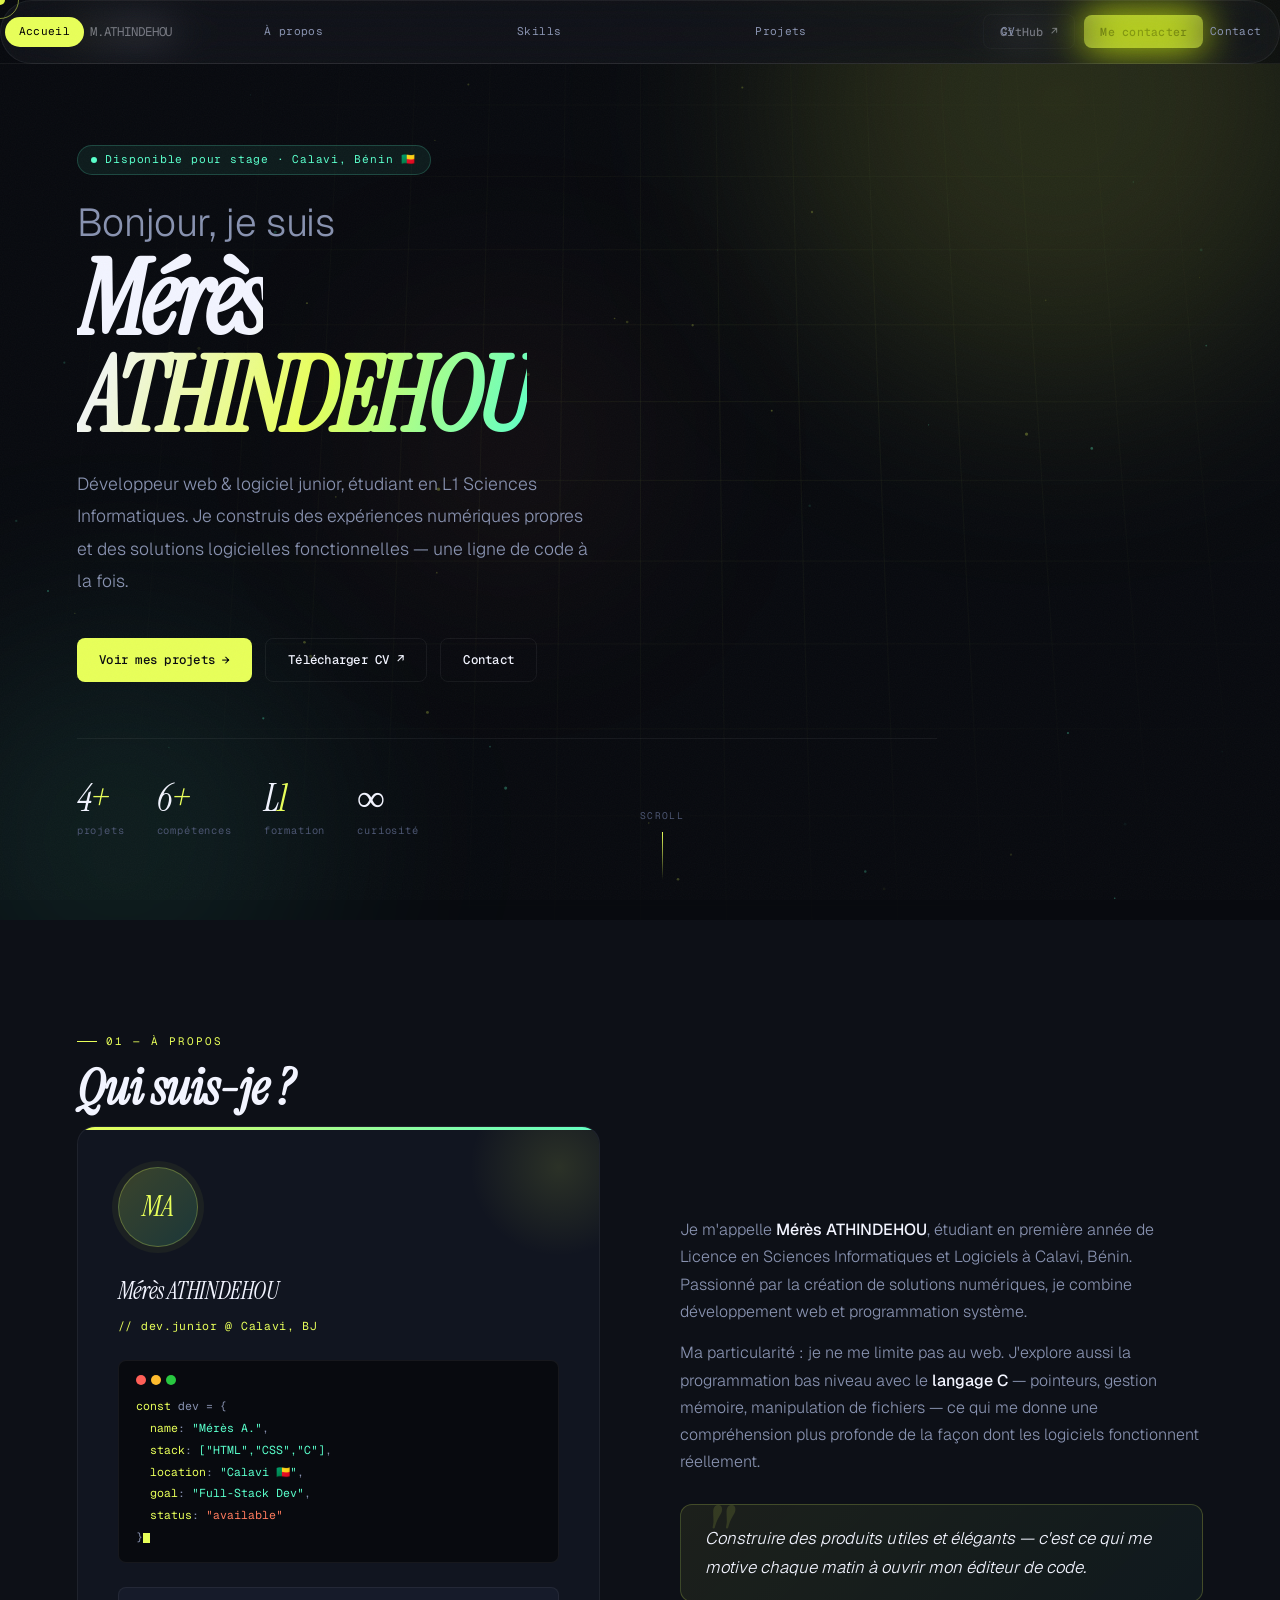
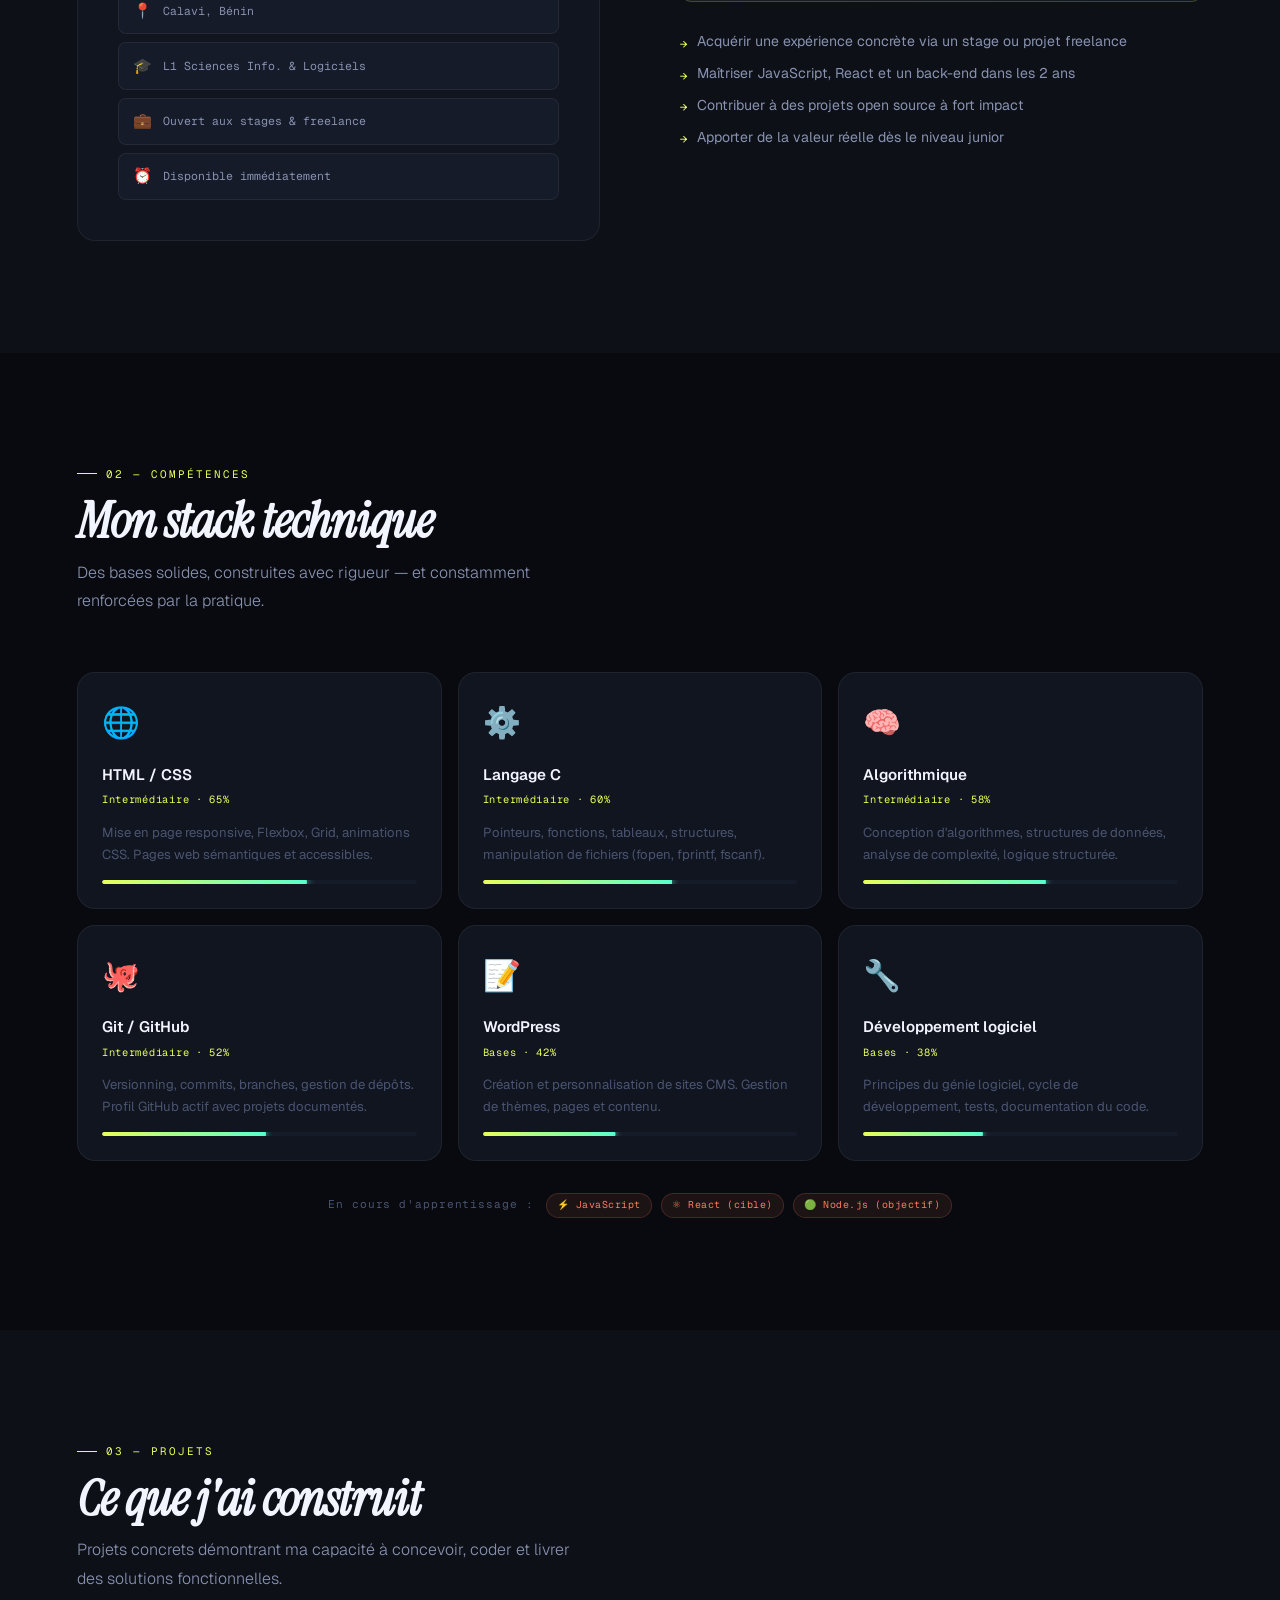
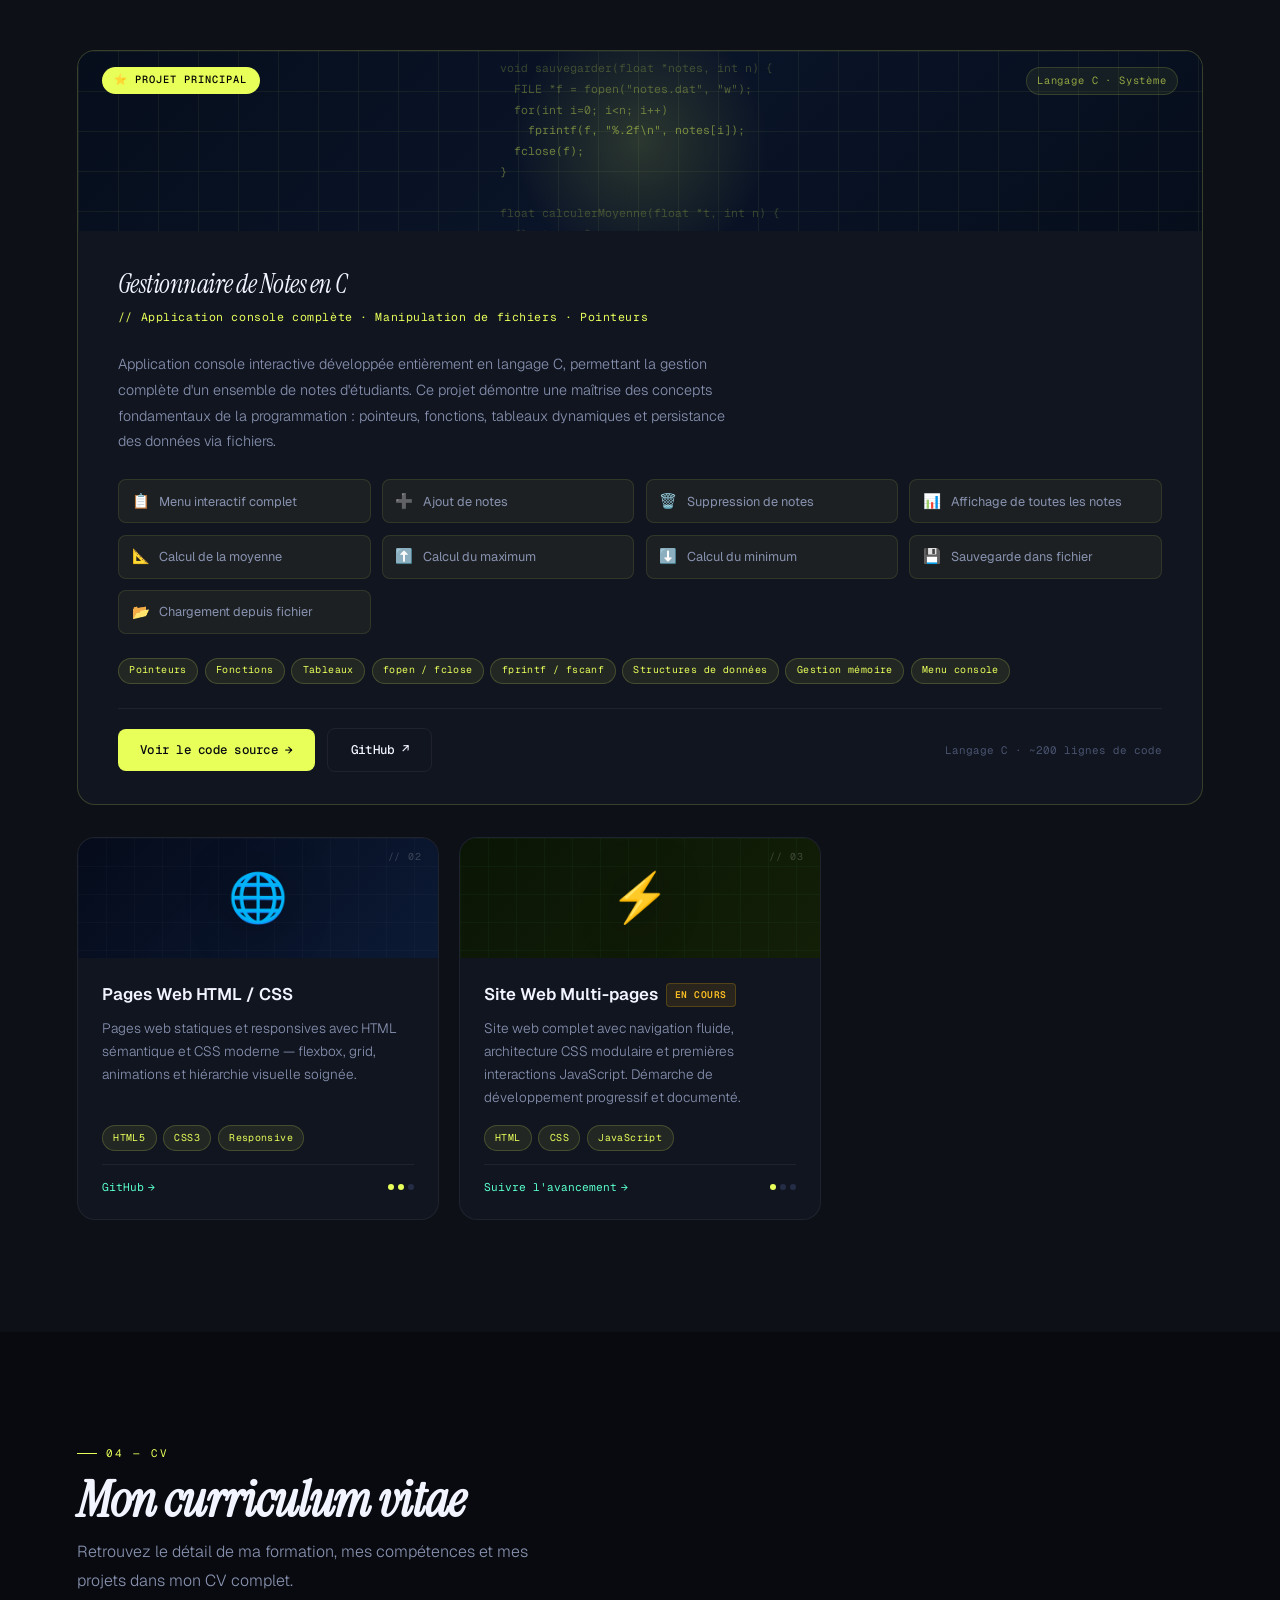
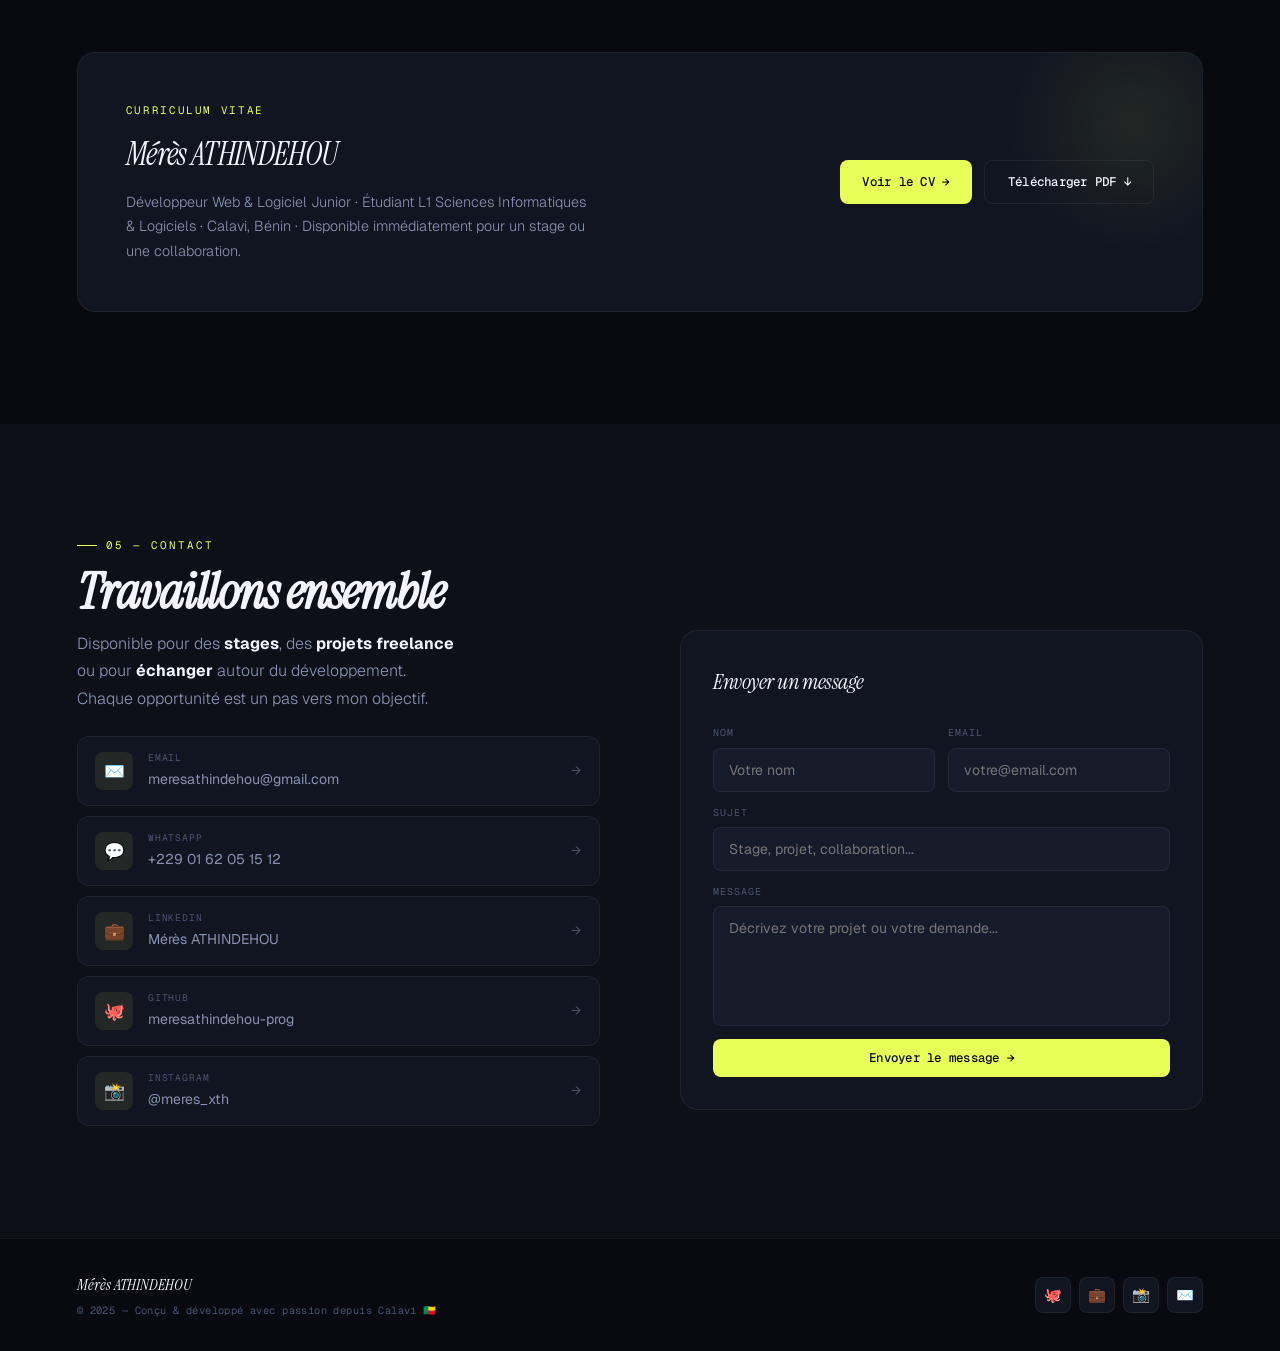
==== monportofolio.html @ bdd5594a "Add files via upload" ====
<!DOCTYPE html>
<html lang="fr">
<head>
<meta charset="UTF-8"/>
<meta name="viewport" content="width=device-width, initial-scale=1.0"/>
<title>Mérès ATHINDEHOU — Développeur Junior</title>
<meta name="description" content="Portfolio de Mérès ATHINDEHOU, développeur web & logiciel junior, étudiant en L1 Sciences Informatiques à Calavi, Bénin."/>
<link rel="preconnect" href="https://fonts.googleapis.com"/>
<link rel="preconnect" href="https://fonts.gstatic.com" crossorigin/>
<link href="https://fonts.googleapis.com/css2?family=Instrument+Serif:ital@0;1&family=Geist:wght@300;400;500;600;700&family=Geist+Mono:wght@400;500&display=swap" rel="stylesheet"/>

<style>
/* ═══════════════════════════════════════════
   1. TOKENS
═══════════════════════════════════════════ */
:root {
  --bg:        #080a0f;
  --bg2:       #0d1017;
  --bg3:       #111520;
  --bg4:       #161b2a;
  --surface:   #1a2035;

  --a:         #e8ff59;   /* citron électrique — signature couleur */
  --a2:        #59ffcb;   /* menthe */
  --a3:        #ff7b5e;   /* corail (projets) */

  --t1:        #f2f4ff;
  --t2:        #8892b0;
  --t3:        #4a5470;
  --t4:        #242d45;

  --border:    rgba(255,255,255,.06);
  --border2:   rgba(232,255,89,.18);

  --r:  18px;
  --r2: 12px;
  --r3:  8px;

  --fd: 'Geist', sans-serif;
  --fs: 'Instrument Serif', serif;
  --fm: 'Geist Mono', monospace;

  --ease:   cubic-bezier(.16,1,.3,1);
  --spring: cubic-bezier(.34,1.56,.64,1);
}

/* ═══════════════════════════════════════════
   2. RESET & BASE
═══════════════════════════════════════════ */
*,*::before,*::after{box-sizing:border-box;margin:0;padding:0}
html{font-size:16px;scroll-behavior:smooth}
body{
  font-family:var(--fd);
  background:var(--bg);
  color:var(--t2);
  line-height:1.7;
  overflow-x:hidden;
  cursor:none;
}
::selection{background:rgba(232,255,89,.2);color:var(--t1)}
a{text-decoration:none;color:inherit}
img{max-width:100%;display:block}

/* ═══════════════════════════════════════════
   3. CURSEUR CUSTOM
═══════════════════════════════════════════ */
#cur,#cur-r{
  position:fixed;top:0;left:0;
  border-radius:50%;pointer-events:none;
  transform:translate(-50%,-50%);
  z-index:9999;transition-property:width,height,background,border-color,opacity;
  transition-timing-function:var(--ease);
}
#cur{
  width:10px;height:10px;
  background:var(--a);
  transition-duration:.15s;
  mix-blend-mode:difference;
}
#cur-r{
  width:38px;height:38px;
  border:1.5px solid rgba(232,255,89,.5);
  background:transparent;
  transition-duration:.4s;
}
body.h #cur{width:20px;height:20px}
body.h #cur-r{width:56px;height:56px;border-color:rgba(232,255,89,.25)}
@media(hover:none){#cur,#cur-r{display:none}body{cursor:auto}}

/* ═══════════════════════════════════════════
   4. GRAIN
═══════════════════════════════════════════ */
body::after{
  content:'';position:fixed;inset:0;z-index:9998;pointer-events:none;
  opacity:.032;
  background-image:url("data:image/svg+xml,%3Csvg xmlns='http://www.w3.org/2000/svg' width='200' height='200'%3E%3Cfilter id='n'%3E%3CfeTurbulence type='fractalNoise' baseFrequency='.85' numOctaves='4' stitchTiles='stitch'/%3E%3C/filter%3E%3Crect width='100%25' height='100%25' filter='url(%23n)'/%3E%3C/svg%3E");
}

/* ═══════════════════════════════════════════
   5. LOADER
═══════════════════════════════════════════ */
#loader{
  position:fixed;inset:0;z-index:10000;
  background:var(--bg);
  display:flex;flex-direction:column;align-items:center;justify-content:center;gap:24px;
  transition:opacity .6s var(--ease),visibility .6s;
}
#loader.out{opacity:0;visibility:hidden}
.ld-name{
  font-family:var(--fs);font-size:2.2rem;color:var(--t1);
  letter-spacing:-.02em;font-style:italic;
}
.ld-name em{color:var(--a);font-style:normal}
.ld-bar{width:160px;height:1.5px;background:var(--t4);overflow:hidden;border-radius:2px}
.ld-fill{height:100%;background:linear-gradient(90deg,var(--a),var(--a2));border-radius:2px;animation:ldAnim 1.5s var(--ease) forwards}
@keyframes ldAnim{from{width:0}to{width:100%}}
.ld-pct{font-family:var(--fm);font-size:.7rem;color:var(--t3);letter-spacing:.1em}

/* ═══════════════════════════════════════════
   6. NAVIGATION
═══════════════════════════════════════════ */
nav{
  position:fixed;top:0;left:0;right:0;z-index:500;
  height:64px;
  display:flex;align-items:center;justify-content:space-between;
  padding:0 6vw;
  background:rgba(8,10,15,.65);
  backdrop-filter:blur(20px) saturate(1.6);
  border-bottom:1px solid var(--border);
  transition:box-shadow .3s;
}
nav.s{box-shadow:0 8px 40px rgba(0,0,0,.6)}

.nl{
  font-family:var(--fm);font-size:.78rem;
  color:var(--t1);letter-spacing:-.01em;
  display:flex;align-items:center;gap:6px;
}
.nl-dot{
  width:7px;height:7px;border-radius:50%;background:var(--a);
  animation:blink 2.5s ease-in-out infinite;
}
@keyframes blink{0%,100%{opacity:1;transform:scale(1)}50%{opacity:.4;transform:scale(.65)}}

.nm{
  display:flex;gap:2px;
  background:rgba(255,255,255,.04);
  border:1px solid var(--border);border-radius:50px;padding:4px;
}
.nm a{
  font-family:var(--fm);font-size:.7rem;letter-spacing:.03em;
  color:var(--t2);padding:.35rem .85rem;border-radius:50px;
  transition:background .25s,color .25s;
}
.nm a:hover,.nm a.act{background:var(--a);color:#000}

.nr{display:flex;gap:.6rem;align-items:center}

/* Burger */
.burg{
  display:none;flex-direction:column;gap:5px;
  background:none;border:1px solid var(--border);border-radius:var(--r3);
  padding:.5rem .6rem;cursor:none;
}
.burg span{display:block;width:18px;height:1.5px;background:var(--t1);transition:.3s var(--ease)}
.burg.o span:nth-child(1){transform:translateY(6.5px) rotate(45deg)}
.burg.o span:nth-child(2){opacity:0}
.burg.o span:nth-child(3){transform:translateY(-6.5px) rotate(-45deg)}

.mob{
  display:none;position:fixed;top:64px;left:0;right:0;z-index:490;
  flex-direction:column;gap:0;
  background:rgba(8,10,15,.97);backdrop-filter:blur(20px);
  border-bottom:1px solid var(--border);
  opacity:0;pointer-events:none;
  transition:opacity .35s var(--ease);
}
.mob.o{display:flex;opacity:1;pointer-events:all}
.mob a{
  font-family:var(--fd);font-size:1.4rem;font-weight:600;color:var(--t1);
  padding:1rem 6vw;border-bottom:1px solid var(--border);
  transition:color .2s,padding-left .2s;
}
.mob a:hover{color:var(--a);padding-left:calc(6vw + 8px)}

/* ═══════════════════════════════════════════
   7. BOUTONS
═══════════════════════════════════════════ */
.btn{
  display:inline-flex;align-items:center;gap:7px;
  font-family:var(--fm);font-size:.78rem;font-weight:500;letter-spacing:.02em;
  padding:.65rem 1.4rem;border-radius:var(--r3);
  border:none;cursor:none;text-decoration:none;
  transition:transform .3s var(--spring),box-shadow .3s,background .25s,color .25s;
  position:relative;overflow:hidden;white-space:nowrap;
}
.btn::before{
  content:'';position:absolute;inset:0;
  background:rgba(255,255,255,.09);opacity:0;
  transition:opacity .2s;
}
.btn:hover::before{opacity:1}
.btn:active{transform:scale(.97)!important}
.btn .arr{display:inline-block;transition:transform .3s var(--spring)}
.btn:hover .arr{transform:translateX(4px)}

.btn-a{background:var(--a);color:#080a0f;box-shadow:0 0 0 rgba(232,255,89,0)}
.btn-a:hover{transform:translateY(-2px);box-shadow:0 10px 30px rgba(232,255,89,.3)}

.btn-g{background:transparent;color:var(--t1);border:1px solid var(--border)}
.btn-g:hover{border-color:var(--a);color:var(--a);transform:translateY(-2px)}

.btn-sm{padding:.45rem 1rem;font-size:.72rem}

/* ═══════════════════════════════════════════
   8. SECTIONS COMMUNES
═══════════════════════════════════════════ */
section{position:relative;padding:7rem 6vw;z-index:1}
.alt{background:var(--bg2)}

.eyebrow{
  font-family:var(--fm);font-size:.68rem;letter-spacing:.18em;
  color:var(--a);text-transform:uppercase;margin-bottom:.6rem;
  display:flex;align-items:center;gap:.6rem;
}
.eyebrow::before{content:'';width:20px;height:1px;background:var(--a)}

h2{
  font-family:var(--fs);font-size:clamp(2rem,4vw,3.2rem);
  font-style:italic;color:var(--t1);letter-spacing:-.02em;
  line-height:1.1;margin-bottom:.6rem;
}
.sec-sub{font-size:1rem;font-weight:300;color:var(--t2);max-width:500px;margin-bottom:3.5rem;line-height:1.8}

/* ═══════════════════════════════════════════
   9. HERO
═══════════════════════════════════════════ */
#hero{
  min-height:100vh;display:flex;flex-direction:column;
  justify-content:center;padding-top:9rem;padding-bottom:5rem;
  overflow:hidden;
}

/* Canvas particules */
#pc{position:absolute;inset:0;z-index:0;opacity:.6;pointer-events:none}

/* Grille en perspective */
.hg{
  position:absolute;inset:0;z-index:0;pointer-events:none;
  background-image:
    linear-gradient(rgba(232,255,89,.05) 1px,transparent 1px),
    linear-gradient(90deg,rgba(232,255,89,.05) 1px,transparent 1px);
  background-size:80px 80px;
  mask-image:radial-gradient(ellipse 70% 70% at 55% 45%,black,transparent 80%);
  transform:perspective(900px) rotateX(8deg);
}

/* Orbes */
.orb{position:absolute;border-radius:50%;filter:blur(110px);pointer-events:none;animation:orbf 14s ease-in-out infinite alternate}
.o1{width:560px;height:560px;background:rgba(232,255,89,.14);top:-180px;right:-60px}
.o2{width:400px;height:400px;background:rgba(89,255,203,.09);bottom:-120px;left:-80px;animation-delay:-5s}
.o3{width:250px;height:250px;background:rgba(255,123,94,.07);top:35%;left:30%;animation-delay:-10s}
@keyframes orbf{from{transform:translate(0,0) scale(1)}to{transform:translate(30px,20px) scale(1.08)}}

.hero-inner{position:relative;z-index:2;max-width:860px}

.h-badge{
  display:inline-flex;align-items:center;gap:8px;
  background:rgba(89,255,203,.07);border:1px solid rgba(89,255,203,.2);
  border-radius:50px;padding:.3rem .85rem;
  font-family:var(--fm);font-size:.7rem;letter-spacing:.07em;color:var(--a2);
  margin-bottom:1.8rem;
  opacity:0;animation:su .7s .3s var(--ease) forwards;
}
.h-badge::before{
  content:'';width:6px;height:6px;border-radius:50%;background:var(--a2);
  animation:blink 2s infinite;
}

h1{
  font-family:var(--fs);font-size:clamp(3.2rem,8vw,7rem);
  font-style:italic;color:var(--t1);letter-spacing:-.04em;
  line-height:.95;margin-bottom:1.4rem;
  opacity:0;animation:su .8s .45s var(--ease) forwards;
}
h1 .hl{
  background:linear-gradient(110deg,var(--t1) 30%,var(--a) 65%,var(--a2) 100%);
  -webkit-background-clip:text;-webkit-text-fill-color:transparent;background-clip:text;
}
h1 .small{display:block;font-size:.38em;font-style:normal;font-family:var(--fd);font-weight:300;color:var(--t2);letter-spacing:-.01em;margin-bottom:.25em}

.h-desc{
  font-size:1.1rem;font-weight:300;color:var(--t2);
  max-width:520px;line-height:1.85;margin-bottom:2.5rem;
  opacity:0;animation:su .7s .65s var(--ease) forwards;
}

.h-ctas{
  display:flex;gap:.8rem;flex-wrap:wrap;margin-bottom:3.5rem;
  opacity:0;animation:su .7s .8s var(--ease) forwards;
}

/* Stats hero */
.h-stats{
  display:flex;gap:3rem;padding-top:2.5rem;
  border-top:1px solid var(--border);
  opacity:0;animation:su .7s 1s var(--ease) forwards;
  flex-wrap:wrap;gap:2rem;
}
.stat{display:flex;flex-direction:column}
.s-n{
  font-family:var(--fs);font-size:2.4rem;font-style:italic;
  color:var(--t1);line-height:1;letter-spacing:-.04em;
}
.s-n span{color:var(--a)}
.s-l{font-family:var(--fm);font-size:.65rem;color:var(--t3);letter-spacing:.08em;margin-top:.3rem}

/* Scroll hint */
.sc-hint{
  position:absolute;bottom:2.5rem;left:50%;transform:translateX(-50%);
  display:flex;flex-direction:column;align-items:center;gap:.5rem;z-index:2;
  opacity:0;animation:su .6s 1.3s var(--ease) forwards;
}
.sc-hint span{font-family:var(--fm);font-size:.6rem;letter-spacing:.14em;color:var(--t3)}
.sc-line{width:1px;height:48px;background:linear-gradient(var(--a),transparent);animation:scrl 2s ease-in-out infinite}
@keyframes scrl{0%{transform:scaleY(0);transform-origin:top;opacity:1}50%{transform:scaleY(1);transform-origin:top;opacity:1}100%{transform:scaleY(1);transform-origin:bottom;opacity:0}}

@keyframes su{from{opacity:0;transform:translateY(26px)}to{opacity:1;transform:translateY(0)}}

/* ═══════════════════════════════════════════
   10. À PROPOS
═══════════════════════════════════════════ */
.about-grid{
  display:grid;grid-template-columns:1fr 1fr;gap:5rem;align-items:center;
}

/* Carte avatar */
.av-card{
  background:var(--bg3);border:1px solid var(--border);border-radius:var(--r);
  padding:2.5rem;position:relative;overflow:hidden;
  transition:transform .4s var(--ease),box-shadow .4s;
}
.av-card:hover{transform:translateY(-6px) rotate(.4deg);box-shadow:0 30px 70px rgba(0,0,0,.5)}
.av-card::before{
  content:'';position:absolute;top:0;left:0;right:0;height:3px;
  background:linear-gradient(90deg,var(--a),var(--a2));
}
.av-card::after{
  content:'';position:absolute;top:-50px;right:-50px;
  width:180px;height:180px;
  background:radial-gradient(circle,rgba(232,255,89,.12),transparent 70%);
  pointer-events:none;
}

.av-init{
  width:80px;height:80px;border-radius:50%;
  background:linear-gradient(135deg,rgba(232,255,89,.2),rgba(89,255,203,.15));
  border:1px solid rgba(232,255,89,.25);
  display:flex;align-items:center;justify-content:center;
  font-family:var(--fs);font-size:1.8rem;font-style:italic;color:var(--a);
  margin-bottom:1.5rem;
  box-shadow:0 0 0 6px rgba(232,255,89,.05);
}

.av-name{font-family:var(--fs);font-size:1.5rem;font-style:italic;color:var(--t1);letter-spacing:-.02em;margin-bottom:.3rem}
.av-role{font-family:var(--fm);font-size:.72rem;color:var(--a);letter-spacing:.06em;margin-bottom:1.5rem}

.term{
  background:var(--bg);border:1px solid var(--border);border-radius:var(--r3);
  padding:.9rem 1.1rem;font-family:var(--fm);font-size:.72rem;line-height:1.9;
}
.th{display:flex;gap:5px;margin-bottom:.6rem}
.td{width:10px;height:10px;border-radius:50%}
.td-r{background:#ff5f57}.td-y{background:#febc2e}.td-g{background:#28c840}
.tk{color:var(--a)} .tv{color:var(--a2)} .ts{color:var(--a3)}
.tc{color:var(--t4)} .tcur{display:inline-block;width:7px;height:.9em;background:var(--a);vertical-align:middle;animation:blink .9s step-end infinite}

.meta-list{display:flex;flex-direction:column;gap:.5rem;margin-top:1.5rem}
.mc{
  display:flex;align-items:center;gap:.7rem;
  background:var(--bg4);border:1px solid var(--border);border-radius:var(--r3);
  padding:.6rem .9rem;font-family:var(--fm);font-size:.72rem;color:var(--t2);
  transition:border-color .25s,color .25s,transform .25s var(--spring);
}
.mc:hover{border-color:var(--a);color:var(--t1);transform:translateX(4px)}
.mc .mi{font-size:.95rem}

.about-text p{font-weight:300;margin-bottom:.9rem;color:var(--t2)}
.about-text strong{color:var(--t1);font-weight:500}

.quote-block{
  margin:1.8rem 0;padding:1.2rem 1.5rem;
  background:linear-gradient(135deg,rgba(232,255,89,.07),rgba(89,255,203,.04));
  border:1px solid rgba(232,255,89,.2);border-radius:var(--r2);
  font-style:italic;font-size:1.05rem;color:var(--t1);font-weight:300;
  position:relative;
}
.quote-block::before{
  content:'"';font-family:var(--fs);font-size:6rem;color:var(--a);opacity:.12;
  position:absolute;top:-.6rem;left:1rem;line-height:1;pointer-events:none;
}

.goals{display:flex;flex-direction:column;gap:.5rem;margin-top:1.2rem}
.goal{
  display:flex;align-items:flex-start;gap:.6rem;
  font-size:.88rem;color:var(--t2);
}
.goal::before{content:'→';color:var(--a);font-family:var(--fm);font-size:.75rem;margin-top:.2rem;flex-shrink:0}

/* ═══════════════════════════════════════════
   11. COMPÉTENCES
═══════════════════════════════════════════ */
.sk-grid{display:grid;grid-template-columns:repeat(auto-fill,minmax(280px,1fr));gap:1rem}

.sk-card{
  background:var(--bg3);border:1px solid var(--border);border-radius:var(--r);
  padding:1.5rem;
  transition:border-color .3s,transform .3s var(--spring),box-shadow .3s;
  position:relative;overflow:hidden;
}
.sk-card::after{
  content:'';position:absolute;inset:0;
  background:linear-gradient(135deg,rgba(232,255,89,.05),transparent);
  opacity:0;transition:opacity .3s;
}
.sk-card:hover{border-color:rgba(232,255,89,.35);transform:translateY(-4px);box-shadow:0 20px 50px rgba(0,0,0,.4)}
.sk-card:hover::after{opacity:1}

.sk-ic{font-size:1.9rem;margin-bottom:.8rem}
.sk-name{font-family:var(--fd);font-weight:600;font-size:.95rem;color:var(--t1);margin-bottom:.25rem}
.sk-lv{font-family:var(--fm);font-size:.65rem;color:var(--a);letter-spacing:.07em;margin-bottom:.8rem}
.sk-desc{font-size:.82rem;color:var(--t3);line-height:1.65;margin-bottom:.9rem}

.bar-t{height:4px;background:var(--bg4);border-radius:4px;overflow:hidden}
.bar-f{
  height:100%;border-radius:4px;
  background:linear-gradient(90deg,var(--a),var(--a2));
  transform:scaleX(0);transform-origin:left;
  transition:transform 1.2s var(--ease);position:relative;
}
.bar-f::after{
  content:'';position:absolute;right:0;top:50%;transform:translateY(-50%);
  width:8px;height:8px;border-radius:50%;background:var(--a2);
  box-shadow:0 0 10px var(--a2);
  opacity:0;transition:opacity .3s .9s;
}
.sk-card.vis .bar-f{transform:scaleX(1)}
.sk-card.vis .bar-f::after{opacity:1}

/* En cours badge */
.learning{
  display:inline-flex;align-items:center;gap:5px;
  background:rgba(255,123,94,.08);border:1px solid rgba(255,123,94,.2);
  border-radius:50px;padding:.2rem .65rem;
  font-family:var(--fm);font-size:.62rem;color:var(--a3);letter-spacing:.05em;margin-top:.5rem;
}

/* ═══════════════════════════════════════════
   12. PROJETS
═══════════════════════════════════════════ */
/* Carte FEATURED — Gestionnaire de notes */
.proj-featured{
  background:var(--bg3);
  border:1px solid var(--border2);
  border-radius:var(--r);
  overflow:hidden;margin-bottom:2rem;
  transition:box-shadow .4s;
  position:relative;
}
.proj-featured:hover{box-shadow:0 30px 80px rgba(232,255,89,.08),0 0 0 1px rgba(232,255,89,.25)}

/* Bannière featured */
.pf-banner{
  height:180px;position:relative;overflow:hidden;
  background:linear-gradient(135deg,#060e1c 0%,#0a1428 50%,#060e1c 100%);
}
.pf-grid{
  position:absolute;inset:0;
  background-image:
    linear-gradient(rgba(232,255,89,.06) 1px,transparent 1px),
    linear-gradient(90deg,rgba(232,255,89,.06) 1px,transparent 1px);
  background-size:40px 40px;
}
.pf-glow{
  position:absolute;top:50%;left:50%;transform:translate(-50%,-50%);
  width:300px;height:300px;
  background:radial-gradient(circle,rgba(232,255,89,.15),transparent 60%);
}
.pf-badge{
  position:absolute;top:1rem;left:1.5rem;
  font-family:var(--fm);font-size:.65rem;letter-spacing:.1em;
  background:var(--a);color:#000;padding:.28rem .75rem;border-radius:50px;
  font-weight:500;
}
.pf-lang{
  position:absolute;top:1rem;right:1.5rem;
  font-family:var(--fm);font-size:.65rem;letter-spacing:.08em;color:rgba(232,255,89,.6);
  background:rgba(232,255,89,.06);border:1px solid rgba(232,255,89,.15);
  padding:.25rem .65rem;border-radius:50px;
}
.pf-code{
  position:absolute;inset:0;display:flex;align-items:center;justify-content:center;
  font-family:var(--fm);font-size:.72rem;color:rgba(232,255,89,.5);
  line-height:1.8;text-align:left;padding:2rem 3rem;
  white-space:pre;pointer-events:none;
  mask-image:radial-gradient(ellipse 80% 70% at 50% 50%,black,transparent);
}

.pf-body{padding:2rem 2.5rem}
.pf-head{display:flex;align-items:flex-start;justify-content:space-between;gap:1rem;margin-bottom:.6rem}
.pf-title{font-family:var(--fs);font-size:1.6rem;font-style:italic;color:var(--t1);letter-spacing:-.02em}
.pf-sub{font-family:var(--fm);font-size:.72rem;color:var(--a);letter-spacing:.05em;margin-bottom:1rem}
.pf-desc{font-size:.9rem;font-weight:300;color:var(--t2);line-height:1.8;margin-bottom:1.5rem;max-width:620px}

/* Grille fonctionnalités */
.feat-grid{
  display:grid;grid-template-columns:repeat(auto-fill,minmax(200px,1fr));gap:.7rem;margin-bottom:1.5rem;
}
.feat{
  display:flex;align-items:center;gap:.6rem;
  background:rgba(232,255,89,.05);border:1px solid rgba(232,255,89,.1);
  border-radius:var(--r3);padding:.55rem .8rem;
  font-size:.8rem;color:var(--t2);
  transition:border-color .25s,color .25s,background .25s;
}
.feat:hover{border-color:rgba(232,255,89,.3);color:var(--t1);background:rgba(232,255,89,.08)}
.feat-ic{font-size:.9rem}

.sk-tags{display:flex;flex-wrap:wrap;gap:.4rem;margin-bottom:1.5rem}
.sk-tag{
  font-family:var(--fm);font-size:.62rem;letter-spacing:.04em;
  padding:.22rem .65rem;border-radius:50px;
  background:rgba(232,255,89,.08);border:1px solid rgba(232,255,89,.18);color:var(--a);
}

.pf-foot{
  display:flex;align-items:center;gap:.8rem;
  padding-top:1.2rem;border-top:1px solid var(--border);
  flex-wrap:wrap;
}

/* Cartes secondaires */
.proj-grid{display:grid;grid-template-columns:repeat(auto-fill,minmax(300px,1fr));gap:1.2rem}
.pc{
  background:var(--bg3);border:1px solid var(--border);border-radius:var(--r);
  overflow:hidden;display:flex;flex-direction:column;
  transition:transform .35s var(--ease),box-shadow .35s,border-color .35s;
}
.pc:hover{transform:translateY(-6px);box-shadow:0 25px 60px rgba(0,0,0,.45);border-color:rgba(255,255,255,.12)}

.pc-banner{
  height:120px;position:relative;overflow:hidden;
  display:flex;align-items:center;justify-content:center;
}
.pcb1{background:linear-gradient(135deg,#050b1a,#0c1a35)}
.pcb2{background:linear-gradient(135deg,#0a1505,#141f08)}
.pc-ico{font-size:3rem;position:relative;z-index:1;filter:drop-shadow(0 4px 20px rgba(0,0,0,.5))}
.pc-bnum{position:absolute;top:.7rem;right:1rem;font-family:var(--fm);font-size:.62rem;color:rgba(255,255,255,.2);letter-spacing:.1em}
.pc-bg-grid{
  position:absolute;inset:0;opacity:.6;
  background-image:
    linear-gradient(rgba(255,255,255,.04) 1px,transparent 1px),
    linear-gradient(90deg,rgba(255,255,255,.04) 1px,transparent 1px);
  background-size:28px 28px;
}
.pc-body{padding:1.4rem 1.5rem;flex:1;display:flex;flex-direction:column}
.pc-t{font-family:var(--fd);font-size:1.05rem;font-weight:600;color:var(--t1);margin-bottom:.5rem}
.pc-d{font-size:.85rem;font-weight:300;color:var(--t2);line-height:1.7;flex:1;margin-bottom:1rem}
.pc-foot{display:flex;align-items:center;justify-content:space-between;padding-top:.8rem;border-top:1px solid var(--border)}
.pc-link{font-family:var(--fm);font-size:.7rem;color:var(--a2);display:inline-flex;align-items:center;gap:4px;transition:gap .25s var(--spring)}
.pc-link:hover{gap:9px}

/* ═══════════════════════════════════════════
   13. CV SECTION
═══════════════════════════════════════════ */
.cv-block{
  background:var(--bg3);border:1px solid var(--border);border-radius:var(--r);
  padding:3rem;display:flex;align-items:center;justify-content:space-between;gap:2rem;
  flex-wrap:wrap;position:relative;overflow:hidden;
  transition:border-color .3s,box-shadow .3s;
}
.cv-block:hover{border-color:rgba(232,255,89,.25);box-shadow:0 20px 60px rgba(0,0,0,.4)}
.cv-block::before{
  content:'';position:absolute;top:-80px;right:-80px;
  width:300px;height:300px;
  background:radial-gradient(circle,rgba(232,255,89,.08),transparent 60%);
  pointer-events:none;
}
.cv-left{}
.cv-label{font-family:var(--fm);font-size:.68rem;letter-spacing:.15em;color:var(--a);margin-bottom:.5rem}
.cv-title{font-family:var(--fs);font-size:2rem;font-style:italic;color:var(--t1);letter-spacing:-.02em;margin-bottom:.5rem}
.cv-desc{font-size:.9rem;font-weight:300;color:var(--t2);max-width:460px}
.cv-right{display:flex;gap:.8rem;flex-wrap:wrap}

/* ═══════════════════════════════════════════
   14. CONTACT
═══════════════════════════════════════════ */
.ct-layout{display:grid;grid-template-columns:1fr 1fr;gap:5rem;align-items:start}

.ct-links{display:flex;flex-direction:column;gap:.6rem;margin-top:1.5rem}
.cl{
  display:flex;align-items:center;gap:.9rem;
  background:var(--bg3);border:1px solid var(--border);border-radius:var(--r2);
  padding:.85rem 1.1rem;color:var(--t2);font-size:.88rem;
  transition:all .3s var(--ease);position:relative;overflow:hidden;
}
.cl::before{
  content:'';position:absolute;left:0;top:0;bottom:0;width:3px;
  background:linear-gradient(var(--a),var(--a2));
  transform:scaleY(0);transform-origin:bottom;transition:transform .3s var(--ease);
}
.cl:hover{border-color:rgba(232,255,89,.25);background:var(--bg4);color:var(--t1);transform:translateX(5px)}
.cl:hover::before{transform:scaleY(1)}
.cl-ic{width:38px;height:38px;border-radius:var(--r3);background:rgba(232,255,89,.08);display:flex;align-items:center;justify-content:center;font-size:1.05rem;flex-shrink:0}
.cl-info{display:flex;flex-direction:column}
.cl-label{font-family:var(--fm);font-size:.6rem;color:var(--t3);letter-spacing:.09em;margin-bottom:1px}
.cl-val{font-weight:400}
.cl-arr{margin-left:auto;color:var(--t3);font-size:.8rem;transition:color .2s,transform .25s var(--spring)}
.cl:hover .cl-arr{color:var(--a);transform:translateX(4px)}

/* Formulaire */
.form-card{background:var(--bg3);border:1px solid var(--border);border-radius:var(--r);padding:2rem}
.form-t{font-family:var(--fs);font-size:1.4rem;font-style:italic;color:var(--t1);letter-spacing:-.02em;margin-bottom:1.5rem}
.form-row{display:grid;grid-template-columns:1fr 1fr;gap:.8rem}
.fg{display:flex;flex-direction:column;gap:.35rem;margin-bottom:.8rem}
.fl{font-family:var(--fm);font-size:.62rem;letter-spacing:.1em;color:var(--t3)}
.fi,.ft{
  background:var(--bg4);border:1px solid var(--border);border-radius:var(--r3);
  padding:.75rem .95rem;color:var(--t1);font-family:var(--fd);font-size:.88rem;
  outline:none;transition:border-color .25s,box-shadow .25s,background .25s;resize:none;width:100%;
}
.fi:focus,.ft:focus{border-color:var(--a);background:var(--surface);box-shadow:0 0 0 3px rgba(232,255,89,.1)}
.ft{min-height:120px}
.f-ok{font-family:var(--fm);font-size:.75rem;color:var(--a2);margin-top:.6rem;display:none;align-items:center;gap:.5rem}
.f-ok.show{display:flex}

/* ═══════════════════════════════════════════
   15. FOOTER
═══════════════════════════════════════════ */
footer{
  border-top:1px solid var(--border);
  padding:2rem 6vw;
  display:flex;align-items:center;justify-content:space-between;flex-wrap:wrap;gap:1rem;
  position:relative;z-index:1;
}
.fl-brand{font-family:var(--fs);font-size:1rem;font-style:italic;color:var(--t1)}
.fl-copy{font-family:var(--fm);font-size:.65rem;color:var(--t3);letter-spacing:.04em;margin-top:.2rem}
.fl-soc{display:flex;gap:.5rem}
.soc{
  width:36px;height:36px;border-radius:var(--r3);
  background:var(--bg3);border:1px solid var(--border);
  display:flex;align-items:center;justify-content:center;font-size:.9rem;
  transition:border-color .25s,transform .25s var(--spring),background .25s;
}
.soc:hover{border-color:var(--a);background:rgba(232,255,89,.08);transform:translateY(-3px)}

/* ═══════════════════════════════════════════
   16. BACK TO TOP
═══════════════════════════════════════════ */
#btt{
  position:fixed;bottom:2rem;right:2rem;z-index:200;
  width:44px;height:44px;border-radius:50%;
  background:var(--a);color:#000;
  display:flex;align-items:center;justify-content:center;font-size:1rem;
  border:none;cursor:none;
  opacity:0;pointer-events:none;transform:translateY(10px);
  transition:opacity .3s,transform .3s var(--spring),box-shadow .3s;
  box-shadow:0 4px 20px rgba(232,255,89,.3);
}
#btt.show{opacity:1;pointer-events:all;transform:translateY(0)}
#btt:hover{transform:translateY(-3px);box-shadow:0 10px 30px rgba(232,255,89,.45)}

/* ═══════════════════════════════════════════
   17. REVEAL ANIMATIONS
═══════════════════════════════════════════ */
.rv{opacity:0;transform:translateY(30px);transition:opacity .75s var(--ease),transform .75s var(--ease)}
.rv.vis{opacity:1;transform:translateY(0)}
.d1{transition-delay:.07s}.d2{transition-delay:.14s}.d3{transition-delay:.21s}
.d4{transition-delay:.28s}.d5{transition-delay:.35s}.d6{transition-delay:.42s}

/* ═══════════════════════════════════════════
   18. RESPONSIVE
═══════════════════════════════════════════ */
@media(max-width:1024px){
  .about-grid,.ct-layout{grid-template-columns:1fr;gap:3rem}
}
@media(max-width:768px){
  nav{padding:0 4vw}
  .nm,.nr .btn{display:none}
  .burg{display:flex}
  section{padding:5rem 4vw}
  #hero{padding-top:8rem;padding-left:4vw;padding-right:4vw}
  .h-stats{gap:1.5rem}
  .pf-body{padding:1.5rem}
  .cv-block{padding:2rem}
  footer{padding:1.5rem 4vw}
  .form-row{grid-template-columns:1fr}
}
@media(max-width:480px){
  h1{font-size:2.8rem}
  .feat-grid{grid-template-columns:1fr}
  .proj-grid{grid-template-columns:1fr}
}
</style>
</head>
<body>

<!-- Curseur -->
<div id="cur"></div>
<div id="cur-r"></div>

<!-- Loader -->
<div id="loader">
  <div class="ld-name">Mérès <em>ATHINDEHOU</em></div>
  <div class="ld-bar"><div class="ld-fill"></div></div>
  <div class="ld-pct" id="ldp">0%</div>
</div>

<!-- Back to top -->
<button id="btt" aria-label="Retour en haut">↑</button>

<!-- ═══════ NAVIGATION ═══════ -->
<nav id="nav">
  <a href="#hero" class="nl"><span class="nl-dot"></span>M.ATHINDEHOU</a>
  <nav class="nm" aria-label="Navigation principale">
    <a href="#hero">Accueil</a>
    <a href="#apropos">À propos</a>
    <a href="#competences">Skills</a>
    <a href="#projets">Projets</a>
    <a href="#cv">CV</a>
    <a href="#contact">Contact</a>
  </nav>
  <div class="nr">
    <a href="https://github.com/meresathindehou-prog/Meres" target="_blank" rel="noopener" class="btn btn-g btn-sm">GitHub <span class="arr">↗</span></a>
    <a href="#contact" class="btn btn-a btn-sm">Me contacter</a>
  </div>
  <button class="burg" id="burg" aria-label="Menu"><span></span><span></span><span></span></button>
</nav>

<!-- Menu mobile -->
<div class="mob" id="mob">
  <a href="#hero"        onclick="cm()">Accueil</a>
  <a href="#apropos"     onclick="cm()">À propos</a>
  <a href="#competences" onclick="cm()">Compétences</a>
  <a href="#projets"     onclick="cm()">Projets</a>
  <a href="#cv"          onclick="cm()">CV</a>
  <a href="#contact"     onclick="cm()">Contact</a>
</div>

<!-- ═══════ HERO ═══════ -->
<section id="hero">
  <canvas id="pc"></canvas>
  <div class="hg"></div>
  <div class="orb o1"></div>
  <div class="orb o2"></div>
  <div class="orb o3"></div>

  <div class="hero-inner">
    <div class="h-badge">Disponible pour stage · Calavi, Bénin 🇧🇯</div>

    <h1>
      <span class="small">Bonjour, je suis</span>
      <span class="hl">Mérès<br>ATHINDEHOU</span>
    </h1>

    <p class="h-desc">
      Développeur web &amp; logiciel junior, étudiant en L1 Sciences Informatiques.
      Je construis des expériences numériques propres et des solutions logicielles
      fonctionnelles — une ligne de code à la fois.
    </p>

    <div class="h-ctas">
      <a href="#projets" class="btn btn-a">Voir mes projets <span class="arr">→</span></a>
      <a href="https://drive.google.com/file/d/1WCIS89Z1z8XqT_R7FtSM01HxGlNhKoc6/view?usp=sharing" target="_blank" rel="noopener" class="btn btn-g">Télécharger CV <span class="arr">↗</span></a>
      <a href="#contact" class="btn btn-g">Contact</a>
    </div>

    <div class="h-stats">
      <div class="stat"><div class="s-n">4<span>+</span></div><div class="s-l">projets</div></div>
      <div class="stat"><div class="s-n">6<span>+</span></div><div class="s-l">compétences</div></div>
      <div class="stat"><div class="s-n">L<span>1</span></div><div class="s-l">formation</div></div>
      <div class="stat"><div class="s-n">∞</div><div class="s-l">curiosité</div></div>
    </div>
  </div>

  <div class="sc-hint"><span>SCROLL</span><div class="sc-line"></div></div>
</section>

<!-- ═══════ À PROPOS ═══════ -->
<section id="apropos" class="alt">
  <div class="eyebrow rv">01 — À propos</div>
  <h2 class="rv d1">Qui suis-je ?</h2>

  <div class="about-grid">
    <!-- Carte avatar -->
    <div class="av-card rv d1">
      <div class="av-init">MA</div>
      <div class="av-name">Mérès ATHINDEHOU</div>
      <div class="av-role">// dev.junior @ Calavi, BJ</div>

      <div class="term">
        <div class="th">
          <div class="td td-r"></div>
          <div class="td td-y"></div>
          <div class="td td-g"></div>
        </div>
        <div><span class="tk">const</span> dev = {</div>
        <div>&nbsp;&nbsp;<span class="tk">name</span>: <span class="tv">"Mérès A."</span>,</div>
        <div>&nbsp;&nbsp;<span class="tk">stack</span>: <span class="tv">["HTML","CSS","C"]</span>,</div>
        <div>&nbsp;&nbsp;<span class="tk">location</span>: <span class="tv">"Calavi 🇧🇯"</span>,</div>
        <div>&nbsp;&nbsp;<span class="tk">goal</span>: <span class="tv">"Full-Stack Dev"</span>,</div>
        <div>&nbsp;&nbsp;<span class="tk">status</span>: <span class="ts">"available"</span></div>
        <div>}<span class="tcur"></span></div>
      </div>

      <div class="meta-list">
        <div class="mc"><span class="mi">📍</span>Calavi, Bénin</div>
        <div class="mc"><span class="mi">🎓</span>L1 Sciences Info. &amp; Logiciels</div>
        <div class="mc"><span class="mi">💼</span>Ouvert aux stages &amp; freelance</div>
        <div class="mc"><span class="mi">⏰</span>Disponible immédiatement</div>
      </div>
    </div>

    <!-- Texte -->
    <div class="about-text">
      <p class="rv d2">Je m'appelle <strong>Mérès ATHINDEHOU</strong>, étudiant en première année de Licence en Sciences Informatiques et Logiciels à Calavi, Bénin. Passionné par la création de solutions numériques, je combine développement web et programmation système.</p>
      <p class="rv d3">Ma particularité : je ne me limite pas au web. J'explore aussi la programmation bas niveau avec le <strong>langage C</strong> — pointeurs, gestion mémoire, manipulation de fichiers — ce qui me donne une compréhension plus profonde de la façon dont les logiciels fonctionnent réellement.</p>

      <div class="quote-block rv d4">
        Construire des produits utiles et élégants — c'est ce qui me motive chaque matin à ouvrir mon éditeur de code.
      </div>

      <div class="goals rv d5">
        <div class="goal">Acquérir une expérience concrète via un stage ou projet freelance</div>
        <div class="goal">Maîtriser JavaScript, React et un back-end dans les 2 ans</div>
        <div class="goal">Contribuer à des projets open source à fort impact</div>
        <div class="goal">Apporter de la valeur réelle dès le niveau junior</div>
      </div>
    </div>
  </div>
</section>

<!-- ═══════ COMPÉTENCES ═══════ -->
<section id="competences">
  <div class="eyebrow rv">02 — Compétences</div>
  <h2 class="rv d1">Mon stack technique</h2>
  <p class="sec-sub rv d2">Des bases solides, construites avec rigueur — et constamment renforcées par la pratique.</p>

  <div class="sk-grid">
    <div class="sk-card rv d1" data-p=".65">
      <div class="sk-ic">🌐</div>
      <div class="sk-name">HTML / CSS</div>
      <div class="sk-lv">Intermédiaire · 65%</div>
      <div class="sk-desc">Mise en page responsive, Flexbox, Grid, animations CSS. Pages web sémantiques et accessibles.</div>
      <div class="bar-t"><div class="bar-f" style="--p:.65"></div></div>
    </div>
    <div class="sk-card rv d2" data-p=".60">
      <div class="sk-ic">⚙️</div>
      <div class="sk-name">Langage C</div>
      <div class="sk-lv">Intermédiaire · 60%</div>
      <div class="sk-desc">Pointeurs, fonctions, tableaux, structures, manipulation de fichiers (fopen, fprintf, fscanf).</div>
      <div class="bar-t"><div class="bar-f" style="--p:.60"></div></div>
    </div>
    <div class="sk-card rv d3" data-p=".58">
      <div class="sk-ic">🧠</div>
      <div class="sk-name">Algorithmique</div>
      <div class="sk-lv">Intermédiaire · 58%</div>
      <div class="sk-desc">Conception d'algorithmes, structures de données, analyse de complexité, logique structurée.</div>
      <div class="bar-t"><div class="bar-f" style="--p:.58"></div></div>
    </div>
    <div class="sk-card rv d4" data-p=".52">
      <div class="sk-ic">🐙</div>
      <div class="sk-name">Git / GitHub</div>
      <div class="sk-lv">Intermédiaire · 52%</div>
      <div class="sk-desc">Versionning, commits, branches, gestion de dépôts. Profil GitHub actif avec projets documentés.</div>
      <div class="bar-t"><div class="bar-f" style="--p:.52"></div></div>
    </div>
    <div class="sk-card rv d5" data-p=".42">
      <div class="sk-ic">📝</div>
      <div class="sk-name">WordPress</div>
      <div class="sk-lv">Bases · 42%</div>
      <div class="sk-desc">Création et personnalisation de sites CMS. Gestion de thèmes, pages et contenu.</div>
      <div class="bar-t"><div class="bar-f" style="--p:.42"></div></div>
    </div>
    <div class="sk-card rv d6" data-p=".38">
      <div class="sk-ic">🔧</div>
      <div class="sk-name">Développement logiciel</div>
      <div class="sk-lv">Bases · 38%</div>
      <div class="sk-desc">Principes du génie logiciel, cycle de développement, tests, documentation du code.</div>
      <div class="bar-t"><div class="bar-f" style="--p:.38"></div></div>
    </div>
  </div>

  <!-- En cours -->
  <div style="margin-top:1.5rem;text-align:center;" class="rv d3">
    <span style="font-family:var(--fm);font-size:.7rem;color:var(--t3);letter-spacing:.08em;">En cours d'apprentissage :</span>
    <span class="learning" style="margin-left:.5rem">⚡ JavaScript</span>
    <span class="learning" style="margin-left:.3rem">⚛ React (cible)</span>
    <span class="learning" style="margin-left:.3rem">🟢 Node.js (objectif)</span>
  </div>
</section>

<!-- ═══════ PROJETS ═══════ -->
<section id="projets" class="alt">
  <div class="eyebrow rv">03 — Projets</div>
  <h2 class="rv d1">Ce que j'ai construit</h2>
  <p class="sec-sub rv d2">Projets concrets démontrant ma capacité à concevoir, coder et livrer des solutions fonctionnelles.</p>

  <!-- ═ PROJET FEATURED — Gestionnaire de notes ═ -->
  <div class="proj-featured rv d2">
    <div class="pf-banner">
      <div class="pf-grid"></div>
      <div class="pf-glow"></div>
      <div class="pf-badge">⭐ PROJET PRINCIPAL</div>
      <div class="pf-lang">Langage C · Système</div>
      <div class="pf-code">/* gestionnaire_notes.c */
#include &lt;stdio.h&gt;
#include &lt;stdlib.h&gt;

void sauvegarder(float *notes, int n) {
  FILE *f = fopen("notes.dat", "w");
  for(int i=0; i&lt;n; i++)
    fprintf(f, "%.2f\n", notes[i]);
  fclose(f);
}

float calculerMoyenne(float *t, int n) {
  float s = 0;
  for(int i=0;i&lt;n;i++) s += t[i];
  return s / n;
}</div>
    </div>

    <div class="pf-body">
      <div class="pf-head">
        <div>
          <div class="pf-title">Gestionnaire de Notes en C</div>
          <div class="pf-sub">// Application console complète · Manipulation de fichiers · Pointeurs</div>
        </div>
      </div>

      <p class="pf-desc">Application console interactive développée entièrement en langage C, permettant la gestion complète d'un ensemble de notes d'étudiants. Ce projet démontre une maîtrise des concepts fondamentaux de la programmation : pointeurs, fonctions, tableaux dynamiques et persistance des données via fichiers.</p>

      <div class="feat-grid">
        <div class="feat"><span class="feat-ic">📋</span>Menu interactif complet</div>
        <div class="feat"><span class="feat-ic">➕</span>Ajout de notes</div>
        <div class="feat"><span class="feat-ic">🗑️</span>Suppression de notes</div>
        <div class="feat"><span class="feat-ic">📊</span>Affichage de toutes les notes</div>
        <div class="feat"><span class="feat-ic">📐</span>Calcul de la moyenne</div>
        <div class="feat"><span class="feat-ic">⬆️</span>Calcul du maximum</div>
        <div class="feat"><span class="feat-ic">⬇️</span>Calcul du minimum</div>
        <div class="feat"><span class="feat-ic">💾</span>Sauvegarde dans fichier</div>
        <div class="feat"><span class="feat-ic">📂</span>Chargement depuis fichier</div>
      </div>

      <div class="sk-tags">
        <span class="sk-tag">Pointeurs</span>
        <span class="sk-tag">Fonctions</span>
        <span class="sk-tag">Tableaux</span>
        <span class="sk-tag">fopen / fclose</span>
        <span class="sk-tag">fprintf / fscanf</span>
        <span class="sk-tag">Structures de données</span>
        <span class="sk-tag">Gestion mémoire</span>
        <span class="sk-tag">Menu console</span>
      </div>

      <div class="pf-foot">
        <a href="https://github.com/meresathindehou-prog/Meres" target="_blank" rel="noopener" class="btn btn-a">Voir le code source <span class="arr">→</span></a>
        <a href="https://github.com/meresathindehou-prog/Meres" target="_blank" rel="noopener" class="btn btn-g">GitHub ↗</a>
        <span style="font-family:var(--fm);font-size:.68rem;color:var(--t3);margin-left:auto">Langage C · ~200 lignes de code</span>
      </div>
    </div>
  </div>

  <!-- Projets secondaires -->
  <div class="proj-grid">
    <div class="pc rv d2">
      <div class="pc-banner pcb1">
        <div class="pc-bg-grid"></div>
        <div class="pc-ico">🌐</div>
        <span class="pc-bnum">// 02</span>
      </div>
      <div class="pc-body">
        <div class="pc-t">Pages Web HTML / CSS</div>
        <p class="pc-d">Pages web statiques et responsives avec HTML sémantique et CSS moderne — flexbox, grid, animations et hiérarchie visuelle soignée.</p>
        <div class="sk-tags" style="margin-bottom:.8rem">
          <span class="sk-tag">HTML5</span><span class="sk-tag">CSS3</span><span class="sk-tag">Responsive</span>
        </div>
        <div class="pc-foot">
          <a href="https://github.com/meresathindehou-prog/Meres" target="_blank" rel="noopener" class="pc-link">GitHub <span class="arr">→</span></a>
          <div style="display:flex;gap:4px">
            <div style="width:6px;height:6px;border-radius:50%;background:var(--a)"></div>
            <div style="width:6px;height:6px;border-radius:50%;background:var(--a)"></div>
            <div style="width:6px;height:6px;border-radius:50%;background:var(--t4)"></div>
          </div>
        </div>
      </div>
    </div>

    <div class="pc rv d3">
      <div class="pc-banner pcb2">
        <div class="pc-bg-grid" style="background-image:linear-gradient(rgba(89,255,203,.06) 1px,transparent 1px),linear-gradient(90deg,rgba(89,255,203,.06) 1px,transparent 1px);background-size:28px 28px;"></div>
        <div class="pc-ico">⚡</div>
        <span class="pc-bnum">// 03</span>
      </div>
      <div class="pc-body">
        <div class="pc-t" style="display:flex;align-items:center;gap:.5rem">
          Site Web Multi-pages
          <span style="font-family:var(--fm);font-size:.6rem;padding:.18rem .5rem;background:rgba(255,186,0,.1);border:1px solid rgba(255,186,0,.2);color:#fbbf24;border-radius:4px;letter-spacing:.05em">EN COURS</span>
        </div>
        <p class="pc-d">Site web complet avec navigation fluide, architecture CSS modulaire et premières interactions JavaScript. Démarche de développement progressif et documenté.</p>
        <div class="sk-tags" style="margin-bottom:.8rem">
          <span class="sk-tag">HTML</span><span class="sk-tag">CSS</span><span class="sk-tag">JavaScript</span>
        </div>
        <div class="pc-foot">
          <a href="https://github.com/meresathindehou-prog/Meres" target="_blank" rel="noopener" class="pc-link">Suivre l'avancement <span class="arr">→</span></a>
          <div style="display:flex;gap:4px">
            <div style="width:6px;height:6px;border-radius:50%;background:var(--a)"></div>
            <div style="width:6px;height:6px;border-radius:50%;background:var(--t4)"></div>
            <div style="width:6px;height:6px;border-radius:50%;background:var(--t4)"></div>
          </div>
        </div>
      </div>
    </div>
  </div>
</section>

<!-- ═══════ CV ═══════ -->
<section id="cv">
  <div class="eyebrow rv">04 — CV</div>
  <h2 class="rv d1">Mon curriculum vitae</h2>
  <p class="sec-sub rv d2">Retrouvez le détail de ma formation, mes compétences et mes projets dans mon CV complet.</p>

  <div class="cv-block rv d2">
    <div class="cv-left">
      <div class="cv-label">CURRICULUM VITAE</div>
      <div class="cv-title">Mérès ATHINDEHOU</div>
      <p class="cv-desc">Développeur Web &amp; Logiciel Junior · Étudiant L1 Sciences Informatiques &amp; Logiciels · Calavi, Bénin · Disponible immédiatement pour un stage ou une collaboration.</p>
    </div>
    <div class="cv-right">
      <a href="https://drive.google.com/file/d/1WCIS89Z1z8XqT_R7FtSM01HxGlNhKoc6/view?usp=sharing" target="_blank" rel="noopener" class="btn btn-a">
        Voir le CV <span class="arr">→</span>
      </a>
      <a href="https://drive.google.com/uc?export=download&id=1WCIS89Z1z8XqT_R7FtSM01HxGlNhKoc6" target="_blank" rel="noopener" class="btn btn-g">
        Télécharger PDF <span class="arr">↓</span>
      </a>
    </div>
  </div>
</section>

<!-- ═══════ CONTACT ═══════ -->
<section id="contact" class="alt">
  <div class="eyebrow rv">05 — Contact</div>
  <h2 class="rv d1">Travaillons ensemble</h2>

  <div class="ct-layout">
    <div>
      <p style="font-weight:300;max-width:380px;margin-bottom:1.5rem" class="rv d2">
        Disponible pour des <strong style="color:var(--t1)">stages</strong>, des <strong style="color:var(--t1)">projets freelance</strong> ou pour <strong style="color:var(--t1)">échanger</strong> autour du développement. Chaque opportunité est un pas vers mon objectif.
      </p>

      <div class="ct-links">
        <a href="mailto:meresathindehou@gmail.com" class="cl rv d1">
          <span class="cl-ic">✉️</span>
          <span class="cl-info"><span class="cl-label">EMAIL</span><span class="cl-val">meresathindehou@gmail.com</span></span>
          <span class="cl-arr">→</span>
        </a>
        <a href="https://wa.me/22901620515" target="_blank" rel="noopener" class="cl rv d2">
          <span class="cl-ic">💬</span>
          <span class="cl-info"><span class="cl-label">WHATSAPP</span><span class="cl-val">+229 01 62 05 15 12</span></span>
          <span class="cl-arr">→</span>
        </a>
        <a href="https://www.linkedin.com/in/m%C3%A9r%C3%A8s-athindehou-1bb804392/" target="_blank" rel="noopener" class="cl rv d3">
          <span class="cl-ic">💼</span>
          <span class="cl-info"><span class="cl-label">LINKEDIN</span><span class="cl-val">Mérès ATHINDEHOU</span></span>
          <span class="cl-arr">→</span>
        </a>
        <a href="https://github.com/meresathindehou-prog/Meres" target="_blank" rel="noopener" class="cl rv d4">
          <span class="cl-ic">🐙</span>
          <span class="cl-info"><span class="cl-label">GITHUB</span><span class="cl-val">meresathindehou-prog</span></span>
          <span class="cl-arr">→</span>
        </a>
        <a href="https://www.instagram.com/meres_xth" target="_blank" rel="noopener" class="cl rv d5">
          <span class="cl-ic">📸</span>
          <span class="cl-info"><span class="cl-label">INSTAGRAM</span><span class="cl-val">@meres_xth</span></span>
          <span class="cl-arr">→</span>
        </a>
      </div>
    </div>

    <!-- Formulaire -->
    <div class="form-card rv d2">
      <div class="form-t">Envoyer un message</div>
      <div class="form-row">
        <div class="fg"><label class="fl" for="fn">NOM</label><input type="text" id="fn" class="fi" placeholder="Votre nom" required/></div>
        <div class="fg"><label class="fl" for="fe">EMAIL</label><input type="email" id="fe" class="fi" placeholder="votre@email.com" required/></div>
      </div>
      <div class="fg"><label class="fl" for="fs">SUJET</label><input type="text" id="fs" class="fi" placeholder="Stage, projet, collaboration..."/></div>
      <div class="fg"><label class="fl" for="fm">MESSAGE</label><textarea id="fm" class="ft" placeholder="Décrivez votre projet ou votre demande..." required></textarea></div>
      <button class="btn btn-a" style="width:100%;justify-content:center" onclick="sendForm(event)">Envoyer le message <span class="arr">→</span></button>
      <div class="f-ok" id="fok">✓ Message reçu ! Je vous réponds très bientôt.</div>
    </div>
  </div>
</section>

<!-- ═══════ FOOTER ═══════ -->
<footer>
  <div>
    <div class="fl-brand">Mérès ATHINDEHOU</div>
    <div class="fl-copy">© 2025 — Conçu &amp; développé avec passion depuis Calavi 🇧🇯</div>
  </div>
  <div class="fl-soc">
    <a href="https://github.com/meresathindehou-prog/Meres" target="_blank" rel="noopener" class="soc" title="GitHub">🐙</a>
    <a href="https://www.linkedin.com/in/m%C3%A9r%C3%A8s-athindehou-1bb804392/" target="_blank" rel="noopener" class="soc" title="LinkedIn">💼</a>
    <a href="https://www.instagram.com/meres_xth" target="_blank" rel="noopener" class="soc" title="Instagram">📸</a>
    <a href="mailto:meresathindehou@gmail.com" class="soc" title="Email">✉️</a>
  </div>
</footer>

<!-- ═══════ JAVASCRIPT ═══════ -->
<script>
/* ── LOADER ── */
!function(){
  const p=document.getElementById('ldp'),lo=document.getElementById('loader');
  let v=0;
  const iv=setInterval(()=>{
    v=Math.min(v+Math.random()*20,100);
    p.textContent=Math.floor(v)+'%';
    if(v>=100){clearInterval(iv);setTimeout(()=>lo.classList.add('out'),300)}
  },70);
}();

/* ── CURSEUR ── */
const cur=document.getElementById('cur'),ring=document.getElementById('cur-r');
let mx=0,my=0,rx=0,ry=0;
document.addEventListener('mousemove',e=>{
  mx=e.clientX;my=e.clientY;
  cur.style.left=mx+'px';cur.style.top=my+'px';
});
!function loop(){rx+=(mx-rx)*.11;ry+=(my-ry)*.11;ring.style.left=rx+'px';ring.style.top=ry+'px';requestAnimationFrame(loop)}();
document.querySelectorAll('a,button,.sk-card,.pc,.feat,.cl,.cv-block,.av-card').forEach(el=>{
  el.addEventListener('mouseenter',()=>document.body.classList.add('h'));
  el.addEventListener('mouseleave',()=>document.body.classList.remove('h'));
});

/* ── CANVAS PARTICULES ── */
!function(){
  const cv=document.getElementById('pc'),ctx=cv.getContext('2d');
  let W,H,pts=[];
  const N=60;
  function resize(){W=cv.width=innerWidth;H=cv.height=innerHeight}
  resize();addEventListener('resize',resize);
  function mk(){return{x:Math.random()*W,y:Math.random()*H,r:Math.random()*1.4+.3,vx:(Math.random()-.5)*.28,vy:(Math.random()-.5)*.28,a:Math.random()*.45+.08,c:Math.random()>.5?'232,255,89':'89,255,203'}}
  for(let i=0;i<N;i++)pts.push(mk());
  function draw(){
    ctx.clearRect(0,0,W,H);
    pts.forEach(p=>{
      p.x+=p.vx;p.y+=p.vy;
      if(p.x<0)p.x=W;if(p.x>W)p.x=0;
      if(p.y<0)p.y=H;if(p.y>H)p.y=0;
      ctx.beginPath();ctx.arc(p.x,p.y,p.r,0,Math.PI*2);
      ctx.fillStyle=`rgba(${p.c},${p.a})`;ctx.fill();
    });
    for(let i=0;i<N;i++)for(let j=i+1;j<N;j++){
      const dx=pts[i].x-pts[j].x,dy=pts[i].y-pts[j].y,d=Math.sqrt(dx*dx+dy*dy);
      if(d<100){ctx.beginPath();ctx.strokeStyle=`rgba(232,255,89,${.035*(1-d/100)})`;ctx.lineWidth=.5;ctx.moveTo(pts[i].x,pts[i].y);ctx.lineTo(pts[j].x,pts[j].y);ctx.stroke()}
    }
    requestAnimationFrame(draw);
  }
  draw();
}();

/* ── INTERSECTION OBSERVER ── */
const io=new IntersectionObserver(entries=>{
  entries.forEach(e=>{
    if(!e.isIntersecting)return;
    const el=e.target;
    el.classList.add('vis');
    if(el.classList.contains('sk-card')){
      const f=el.querySelector('.bar-f');
      if(f){const p=parseFloat(getComputedStyle(f).getPropertyValue('--p'))||.5;f.style.transform=`scaleX(${p})`}
    }
    io.unobserve(el);
  });
},{threshold:.15});
document.querySelectorAll('.rv,.sk-card').forEach(el=>io.observe(el));

/* ── NAVBAR ── */
const nav=document.getElementById('nav');
const nls=document.querySelectorAll('.nm a');
addEventListener('scroll',()=>{
  nav.classList.toggle('s',scrollY>40);
  nav.classList.toggle('s',scrollY>40);
  document.getElementById('btt').classList.toggle('show',scrollY>400);
  let cur='';
  document.querySelectorAll('section').forEach(s=>{if(scrollY>=s.offsetTop-130)cur=s.id});
  nls.forEach(a=>a.classList.toggle('act',a.getAttribute('href')==='#'+cur));
},{passive:true});

/* ── BURGER ── */
const burg=document.getElementById('burg'),mob=document.getElementById('mob');
burg.addEventListener('click',()=>{burg.classList.toggle('o');mob.classList.toggle('o')});
function cm(){burg.classList.remove('o');mob.classList.remove('o')}

/* ── BACK TO TOP ── */
document.getElementById('btt').addEventListener('click',()=>scrollTo({top:0,behavior:'smooth'}));

/* ── SMOOTH SCROLL ── */
document.querySelectorAll('a[href^="#"]').forEach(a=>{
  a.addEventListener('click',e=>{
    const t=document.querySelector(a.getAttribute('href'));
    if(t){e.preventDefault();t.scrollIntoView({behavior:'smooth',block:'start'})}
  });
});

/* ── FORMULAIRE ── */
function sendForm(e){
  e.preventDefault();
  const n=document.getElementById('fn').value.trim();
  const m=document.getElementById('fe').value.trim();
  const msg=document.getElementById('fm').value.trim();
  if(!n||!m||!msg){alert('Merci de remplir les champs requis.');return}
  ['fn','fe','fs','fm'].forEach(id=>document.getElementById(id).value='');
  const ok=document.getElementById('fok');
  ok.classList.add('show');
  setTimeout(()=>ok.classList.remove('show'),6000);
}
</script>
</body>
</html>
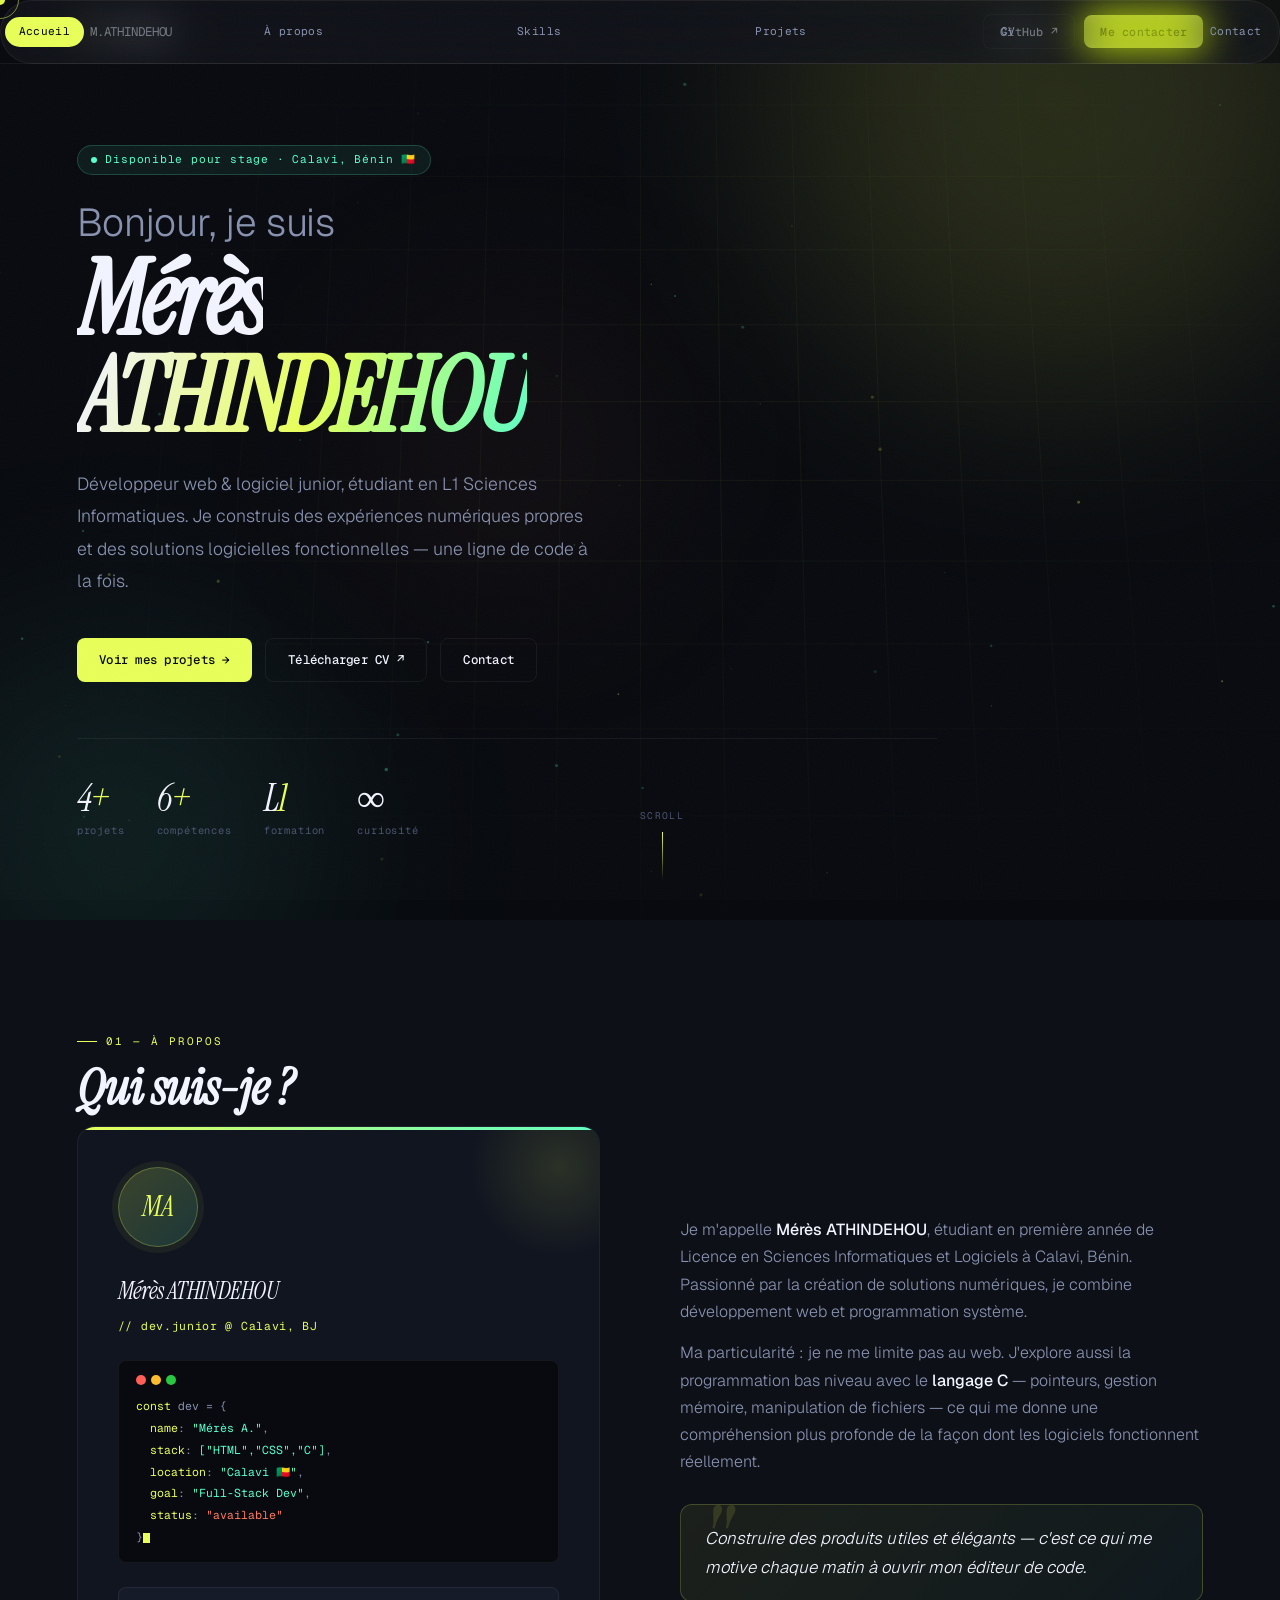
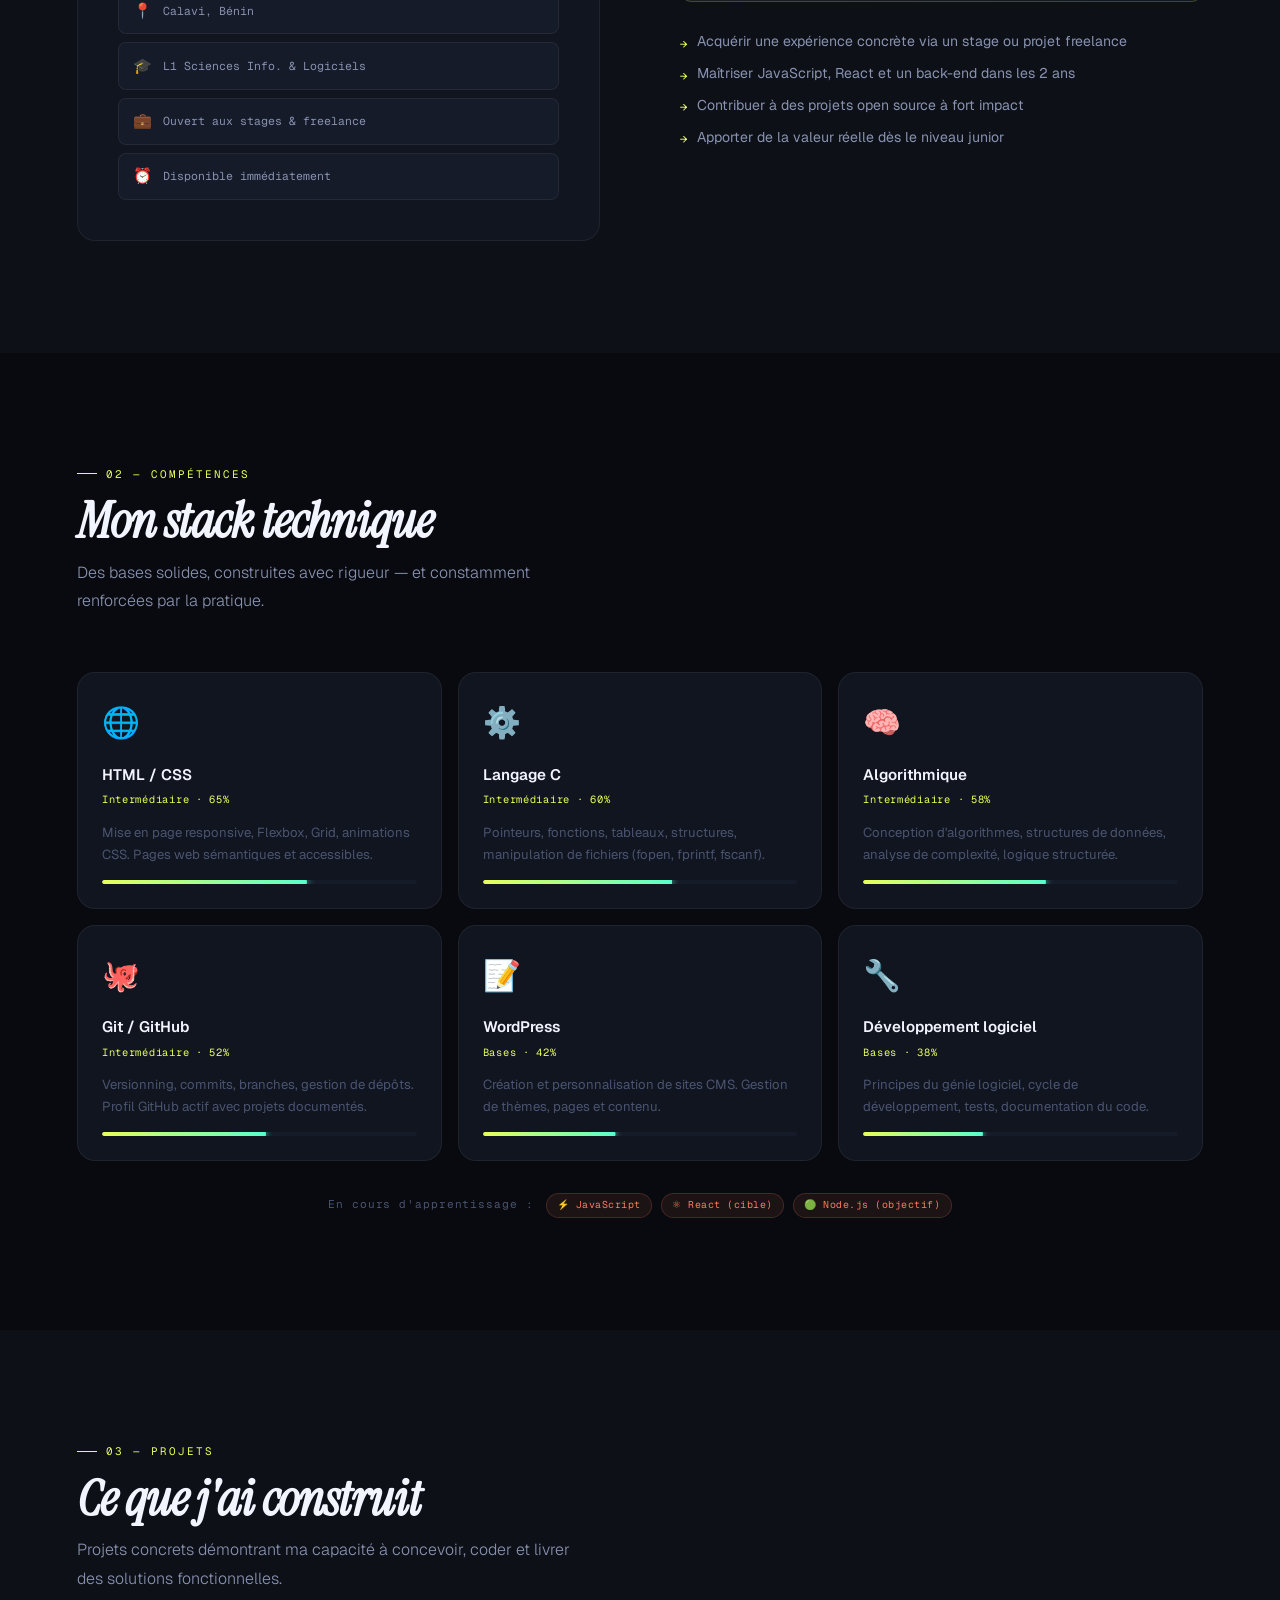
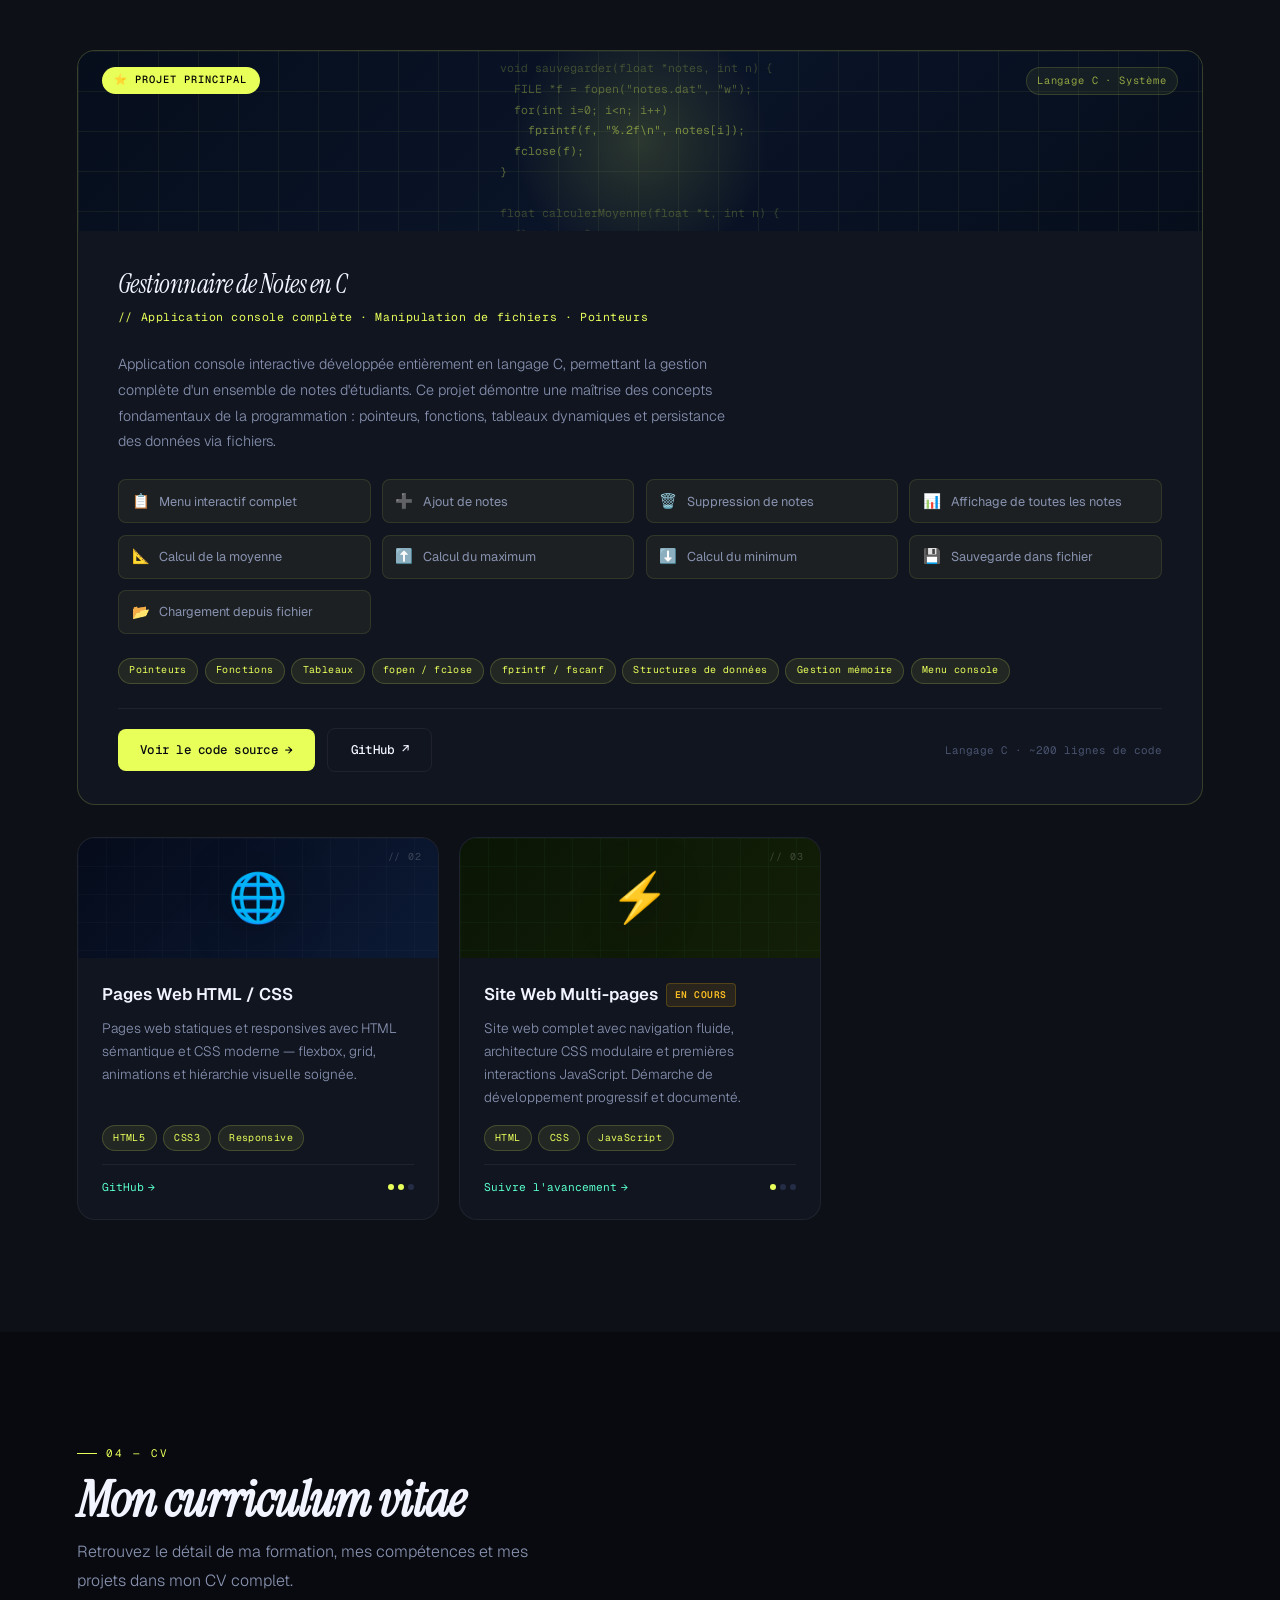
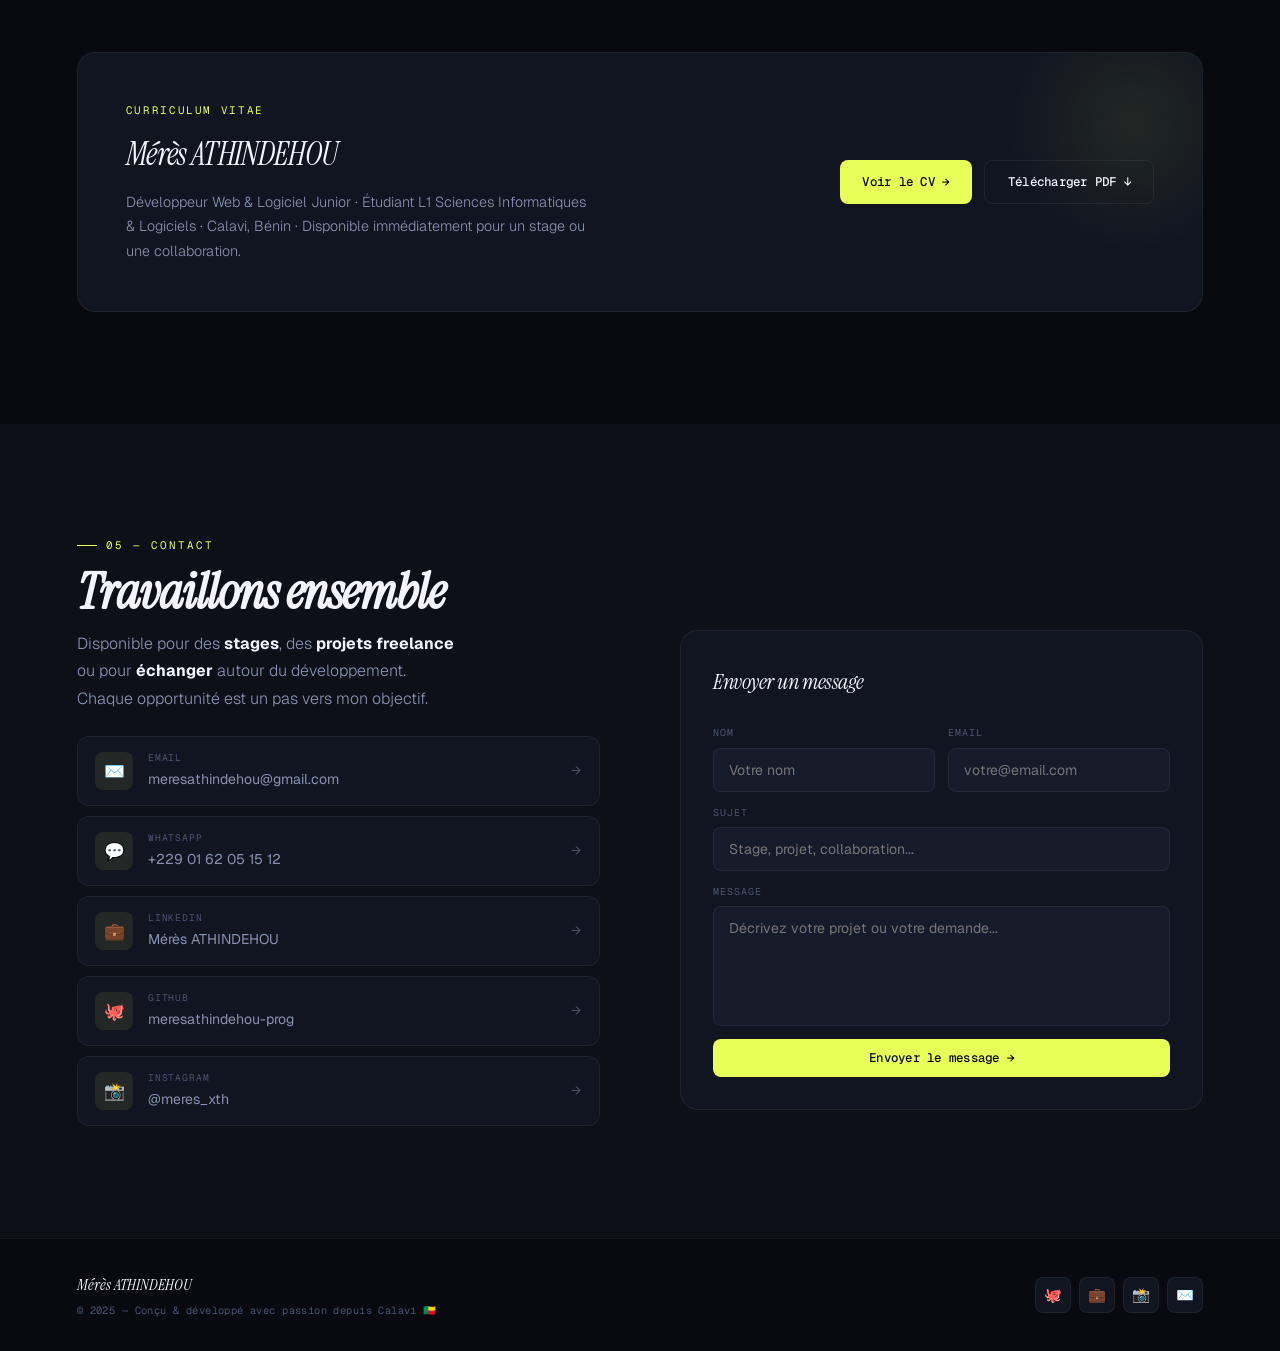
==== commit 3f0f73a0: "modifs changement _liens_gihub" ====
--- a/monportofolio.html
+++ b/monportofolio.html
@@ -731,7 +731,7 @@
     <a href="#contact">Contact</a>
   </nav>
   <div class="nr">
-    <a href="https://github.com/meresathindehou-prog/Meres" target="_blank" rel="noopener" class="btn btn-g btn-sm">GitHub <span class="arr">↗</span></a>
+    <a href="https://github.com/meresathindehou-prog/portofolio_meres" target="_blank" rel="noopener" class="btn btn-g btn-sm">GitHub <span class="arr">↗</span></a>
     <a href="#contact" class="btn btn-a btn-sm">Me contacter</a>
   </div>
   <button class="burg" id="burg" aria-label="Menu"><span></span><span></span><span></span></button>
@@ -965,8 +965,8 @@
       </div>
 
       <div class="pf-foot">
-        <a href="https://github.com/meresathindehou-prog/Meres" target="_blank" rel="noopener" class="btn btn-a">Voir le code source <span class="arr">→</span></a>
-        <a href="https://github.com/meresathindehou-prog/Meres" target="_blank" rel="noopener" class="btn btn-g">GitHub ↗</a>
+        <a href="https://github.com/meresathindehou-prog/portofolio_meres" target="_blank" rel="noopener" class="btn btn-a">Voir le code source <span class="arr">→</span></a>
+        <a href="https://github.com/meresathindehou-prog/portofolio_meres" target="_blank" rel="noopener" class="btn btn-g">GitHub ↗</a>
         <span style="font-family:var(--fm);font-size:.68rem;color:var(--t3);margin-left:auto">Langage C · ~200 lignes de code</span>
       </div>
     </div>
@@ -987,7 +987,7 @@
           <span class="sk-tag">HTML5</span><span class="sk-tag">CSS3</span><span class="sk-tag">Responsive</span>
         </div>
         <div class="pc-foot">
-          <a href="https://github.com/meresathindehou-prog/Meres" target="_blank" rel="noopener" class="pc-link">GitHub <span class="arr">→</span></a>
+          <a href="https://github.com/meresathindehou-prog/portofolio_meres" target="_blank" rel="noopener" class="pc-link">GitHub <span class="arr">→</span></a>
           <div style="display:flex;gap:4px">
             <div style="width:6px;height:6px;border-radius:50%;background:var(--a)"></div>
             <div style="width:6px;height:6px;border-radius:50%;background:var(--a)"></div>
@@ -1013,7 +1013,7 @@
           <span class="sk-tag">HTML</span><span class="sk-tag">CSS</span><span class="sk-tag">JavaScript</span>
         </div>
         <div class="pc-foot">
-          <a href="https://github.com/meresathindehou-prog/Meres" target="_blank" rel="noopener" class="pc-link">Suivre l'avancement <span class="arr">→</span></a>
+          <a href="https://github.com/meresathindehou-prog/portofolio_meres" target="_blank" rel="noopener" class="pc-link">Suivre l'avancement <span class="arr">→</span></a>
           <div style="display:flex;gap:4px">
             <div style="width:6px;height:6px;border-radius:50%;background:var(--a)"></div>
             <div style="width:6px;height:6px;border-radius:50%;background:var(--t4)"></div>
@@ -1075,7 +1075,7 @@
           <span class="cl-info"><span class="cl-label">LINKEDIN</span><span class="cl-val">Mérès ATHINDEHOU</span></span>
           <span class="cl-arr">→</span>
         </a>
-        <a href="https://github.com/meresathindehou-prog/Meres" target="_blank" rel="noopener" class="cl rv d4">
+        <a href="https://github.com/meresathindehou-prog/portofolio_meres" target="_blank" rel="noopener" class="cl rv d4">
           <span class="cl-ic">🐙</span>
           <span class="cl-info"><span class="cl-label">GITHUB</span><span class="cl-val">meresathindehou-prog</span></span>
           <span class="cl-arr">→</span>
@@ -1110,7 +1110,7 @@
     <div class="fl-copy">© 2025 — Conçu &amp; développé avec passion depuis Calavi 🇧🇯</div>
   </div>
   <div class="fl-soc">
-    <a href="https://github.com/meresathindehou-prog/Meres" target="_blank" rel="noopener" class="soc" title="GitHub">🐙</a>
+    <a href="https://github.com/meresathindehou-prog/" target="_blank" rel="noopener" class="soc" title="GitHub">🐙</a>
     <a href="https://www.linkedin.com/in/m%C3%A9r%C3%A8s-athindehou-1bb804392/" target="_blank" rel="noopener" class="soc" title="LinkedIn">💼</a>
     <a href="https://www.instagram.com/meres_xth" target="_blank" rel="noopener" class="soc" title="Instagram">📸</a>
     <a href="mailto:meresathindehou@gmail.com" class="soc" title="Email">✉️</a>
@@ -1227,4 +1227,4 @@
 }
 </script>
 </body>
-</html>+</html>
